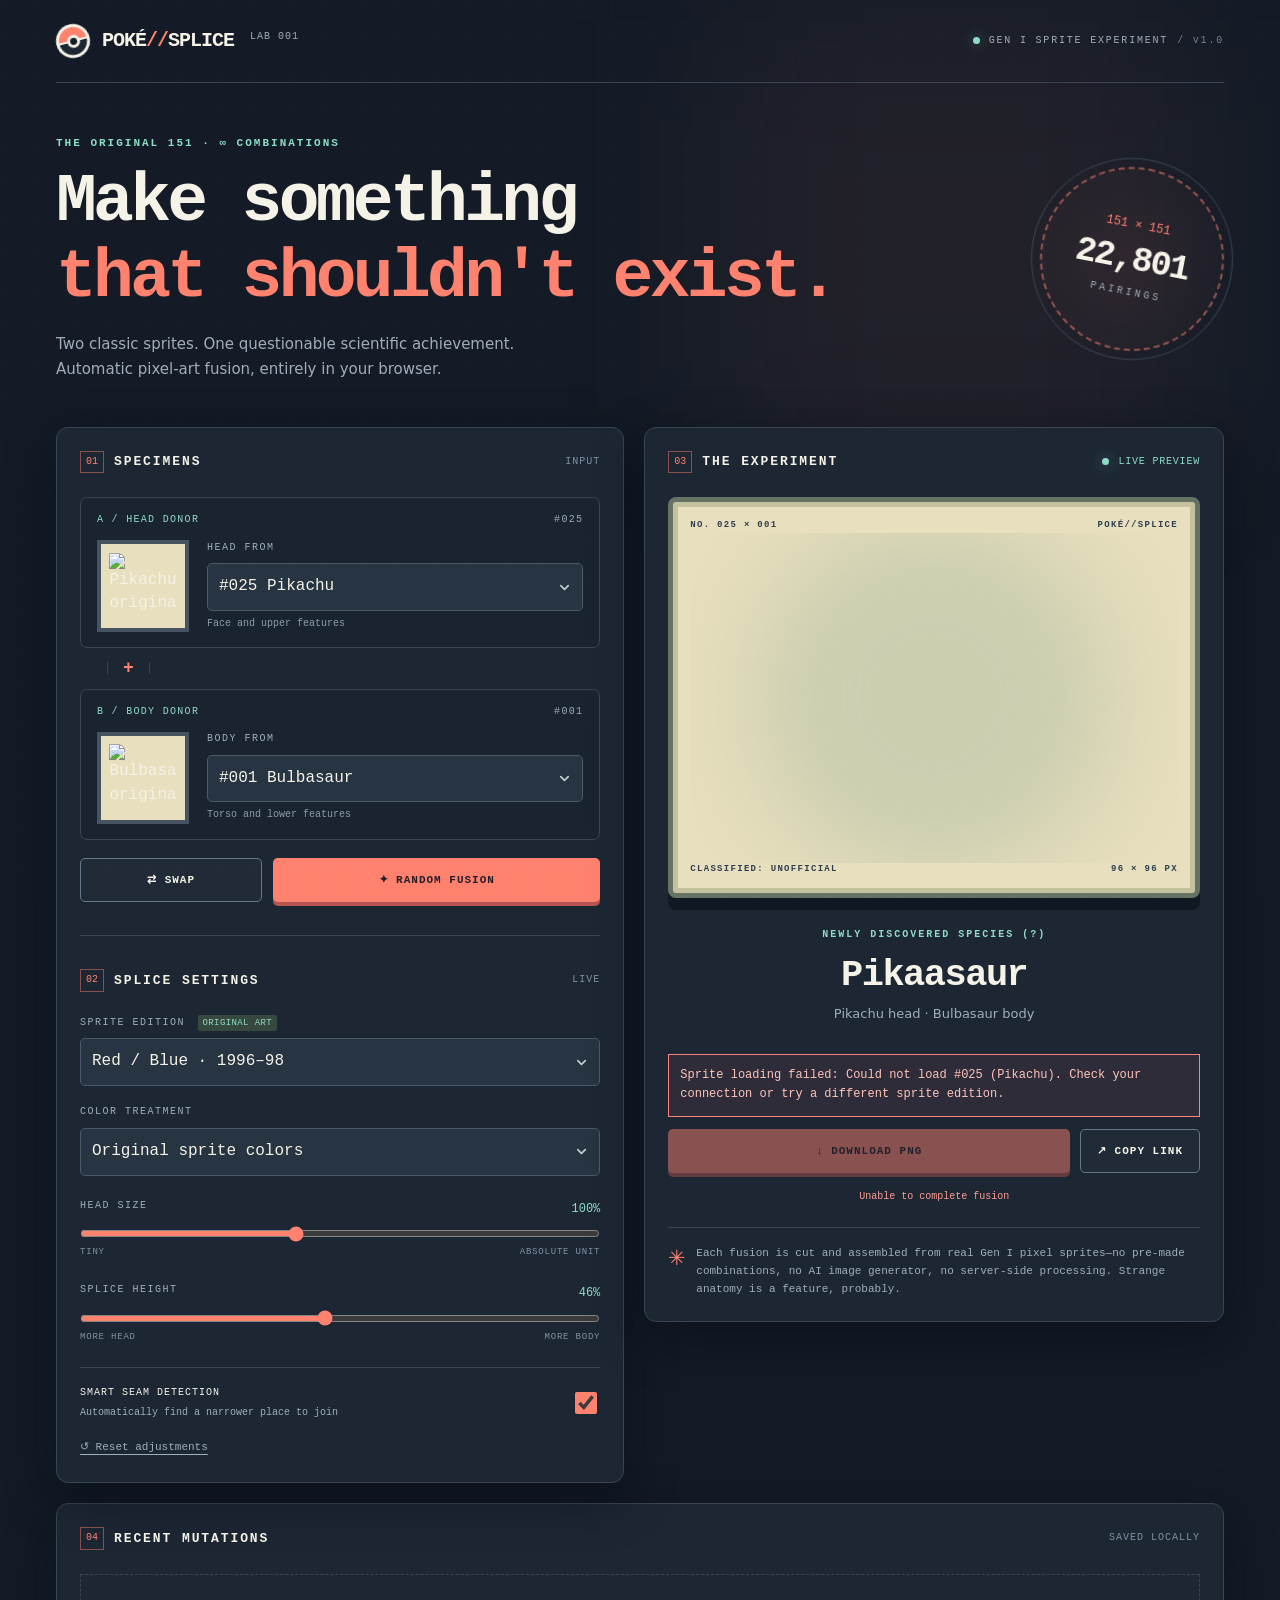
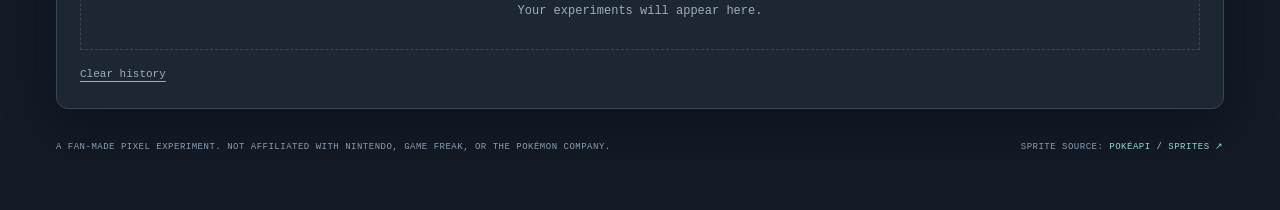
==== PokeSplice-Gen1-Fuser/pokesplice-standalone.html @ 6306198e "Add PokeSplice Gen 1 browser fuser standalone app" ====
<!doctype html>
<html lang="en">
<head>
  <meta charset="UTF-8">
  <meta name="viewport" content="width=device-width, initial-scale=1">
  <meta name="theme-color" content="#161d29">
  <meta name="description" content="Fuse any two of the original 151 Pokémon in your browser using pixel sprites from Generation I.">
  <title>POKÉ//SPLICE — Gen I Fusion Lab</title>
  <style>
:root{color-scheme:dark;--bg:#141b26;--panel:#1d2734;--panel-alt:#202c3a;--ink:#f5f2e7;--muted:#a0adbb;--line:#394555;--accent:#ff826f;--accent-light:#ffac92;--teal:#8ddcc6;--cream:#e7dfbd;--pixel:#273545;--shadow:0 16px 50px #050a1270}
*{box-sizing:border-box}html{scroll-behavior:smooth}body{background:var(--bg);color:var(--ink);margin:0;font-family:ui-monospace,SFMono-Regular,Menlo,Consolas,'Liberation Mono',monospace;line-height:1.48;min-height:100vh}body:before{content:'';position:fixed;inset:0;pointer-events:none;background-image:linear-gradient(#ffffff04 1px,transparent 1px),linear-gradient(90deg,#ffffff04 1px,transparent 1px);background-size:36px 36px;opacity:.5}.page-glow{position:absolute;z-index:-1;top:20px;right:8%;width:450px;height:450px;background:#ff826f10;filter:blur(90px);pointer-events:none}.app-shell{max-width:1240px;margin:auto;padding:0 36px 25px}a{color:var(--teal)}button,select,input{font:inherit}button{cursor:pointer}button:disabled{cursor:not-allowed;opacity:.48}.topbar{display:flex;justify-content:space-between;align-items:center;border-bottom:1px solid var(--line);padding:24px 0;gap:16px}.brand{display:flex;align-items:center;gap:12px}.brand-ball{height:34px;width:34px;border:3px solid var(--ink);border-radius:50%;position:relative;transform:rotate(-15deg);background:linear-gradient(to bottom,var(--accent) 45%,var(--ink) 45%,var(--ink) 55%,var(--panel) 55%)}.brand-ball span{position:absolute;border:3px solid var(--ink);background:var(--bg);width:13px;height:13px;left:8px;top:8px;border-radius:50%}.brand-name{font-size:20px;font-weight:900;letter-spacing:-1px;white-space:nowrap}.brand-name .slash{color:var(--accent)}.brand-name small{font-size:10px;font-weight:normal;letter-spacing:1px;vertical-align:super;color:var(--muted);margin-left:5px}.header-caption,.header-version{font-size:10px;letter-spacing:1.8px;color:var(--muted)}.header-caption{display:flex;align-items:center;gap:9px}.header-version{color:#6f8497}.status-dot,.result-live span{width:7px;height:7px;background:var(--teal);border-radius:50%;display:inline-block;box-shadow:0 0 13px #8ddcc677}.intro{display:flex;justify-content:space-between;align-items:center;padding:52px 0 44px;gap:18px}.eyebrow{margin:0;color:var(--teal);font-size:11px;font-weight:bold;letter-spacing:2px}.intro h1{font-size:clamp(38px,5.4vw,68px);line-height:1.12;letter-spacing:-3.7px;margin:13px 0 15px;font-weight:850}.intro h1 em{color:var(--accent);font-style:normal}.subtitle{color:var(--muted);font-family:system-ui,sans-serif;font-size:15px;max-width:520px;line-height:1.7;margin:0}.intro-stamp{flex-shrink:0;width:184px;height:184px;border-radius:50%;display:flex;flex-direction:column;align-items:center;justify-content:center;border:2px dashed #ff826f88;outline:1px solid #394555;outline-offset:8px;transform:rotate(11deg);background:radial-gradient(circle,#ff826f14,transparent)}.intro-stamp span{color:var(--accent);font-size:12px}.intro-stamp strong{font-size:35px;letter-spacing:-2px}.intro-stamp small{letter-spacing:3px;color:var(--muted);font-size:10px}.workspace{display:grid;grid-template-columns:minmax(0,1fr) minmax(0,1.02fr);gap:20px;align-items:start}.controls-panel,.result-panel,.recent-section{background:var(--panel);border:1px solid var(--line);border-radius:12px;box-shadow:var(--shadow);padding:23px}.panel-head{display:flex;align-items:center;gap:10px;margin-bottom:24px}.panel-head h2{margin:0;font-size:13px;letter-spacing:1.9px;white-space:nowrap}.panel-num{color:var(--accent);border:1px solid #ff826f77;padding:3px 5px;font-size:10px}.panel-extra{font-size:10px;letter-spacing:1px;color:#7f91a4;margin-left:auto}.specimen-cards{display:flex;flex-direction:column;gap:0}.specimen-card{border:1px solid var(--line);background:#1a2430;border-radius:7px;padding:15px 16px}.specimen-top,.screen-top,.screen-bottom{display:flex;justify-content:space-between;align-items:center}.tiny-label,.specimen-id{font-size:10px;letter-spacing:1.3px;color:var(--teal)}.specimen-id{color:#9faabb}.specimen-main{display:flex;gap:18px;align-items:center;margin-top:12px}.sprite-frame{background:var(--cream);width:92px;height:92px;border:4px solid #465361;display:flex;justify-content:center;align-items:center;flex-shrink:0;image-rendering:pixelated}.sprite-frame img{max-width:77px;max-height:77px;width:80%;height:80%;object-fit:contain;image-rendering:pixelated}.specimen-select{min-width:0;flex:1}.specimen-select label,.control-group label,.range-heading label{display:block;font-size:10px;letter-spacing:1.5px;color:var(--muted);margin-bottom:8px}.specimen-select select,.large-select{width:100%;background:#273442;border:1px solid #4b5a6a;border-radius:5px;color:var(--ink);padding:11px 32px 11px 11px;outline:none;appearance:none;background-image:url("data:image/svg+xml,%3Csvg xmlns='http://www.w3.org/2000/svg' width='15' height='15' viewBox='0 0 24 24' fill='none' stroke='%23bdd6d0' stroke-width='2.5' stroke-linecap='round' stroke-linejoin='round'%3E%3Cpath d='m6 9 6 6 6-6'/%3E%3C/svg%3E");background-position:right 10px center;background-repeat:no-repeat}.specimen-select select:focus,.large-select:focus{border-color:var(--teal);box-shadow:0 0 0 3px #8ddcc623}.select-hint{font-size:10px;color:#8c9cad;display:block;margin-top:6px}.fusion-link{display:flex;align-items:center;gap:15px;margin:7px 27px;color:var(--accent);font-size:18px;font-weight:bold}.link-line{height:12px;width:1px;background:var(--line)}.action-row{display:flex;gap:11px;margin-top:18px}.button{border-radius:5px;border:1px solid transparent;padding:13px 16px;font-size:11px;font-weight:800;letter-spacing:1px;white-space:nowrap;transition:background .15s,transform .15s,border .15s}.button:active:not(:disabled){transform:translateY(2px)}.button-primary{background:var(--accent);color:#281e27;box-shadow:0 4px 0 #b65451}.button-primary:hover:not(:disabled){background:#ffab92}.button-outline{border-color:#67778b;color:var(--ink);background:#ffffff05}.button-outline:hover:not(:disabled){background:#354458;border-color:var(--teal)}.action-row .button:first-child{width:35%}.action-row .button:last-child{flex:1}.tuning-head{padding-top:33px;border-top:1px solid var(--line);margin-top:33px}.control-group{margin-bottom:19px}.hint-chip{font-size:9px;background:#37483f;color:var(--teal);padding:3px 5px;margin-left:5px;border-radius:2px;letter-spacing:.4px}.slider-group{margin:23px 0}.range-heading{display:flex;justify-content:space-between;align-items:center}.range-heading output{color:var(--teal);font-size:12px}.slider-group input[type=range]{width:100%;accent-color:var(--accent);cursor:pointer;height:7px;margin:9px 0}.range-notes{display:flex;justify-content:space-between;font-size:9px;color:#8192a4;letter-spacing:.8px}.toggle-group{display:flex;align-items:center;justify-content:space-between;gap:16px;border-top:1px solid var(--line);padding-top:18px;margin-top:8px}.toggle-label{font-size:10px;letter-spacing:1px}.toggle-label small{display:block;font-size:10px;color:var(--muted);letter-spacing:0;margin-top:5px}.toggle-group input{height:22px;width:22px;accent-color:var(--accent);cursor:pointer;flex-shrink:0}.reset-link{border:0;background:none;color:var(--muted);text-decoration:underline;font-size:11px;text-underline-offset:4px;margin-top:19px;padding:0}.reset-link:hover{color:var(--teal)}.result-live{display:flex;gap:9px;align-items:center;font-size:10px;color:var(--teal);letter-spacing:.8px;margin-left:auto}.result-screen{background:var(--cream);padding:17px;color:#304051;box-shadow:inset 0 0 0 5px #c4c19f,0 12px 0 #101923;border:5px solid #657364;border-radius:8px}.screen-top,.screen-bottom{font-size:9px;font-weight:850;letter-spacing:1.3px}.canvas-wrap{height:min(35vw,330px);min-height:252px;max-height:350px;display:flex;align-items:center;justify-content:center;position:relative;overflow:hidden}.canvas-halo{border-radius:50%;position:absolute;width:75%;aspect-ratio:1;background:#b7c2a790;filter:blur(48px);pointer-events:none}#fusion-canvas{width:min(100%,320px);height:auto;image-rendering:pixelated;position:relative;z-index:1;filter:drop-shadow(8px 9px 0 #8b917c40)}.canvas-loader{position:absolute;z-index:3;background:#e7dfbdd9;inset:0;display:flex;flex-direction:column;align-items:center;justify-content:center;gap:12px;color:#304051;font-size:11px;letter-spacing:1px}.canvas-loader[hidden]{display:none}.loading-orb{width:24px;height:24px;border:4px solid #30405166;border-top-color:#ef7562;border-radius:50%;animation:spin .7s linear infinite}@keyframes spin{to{transform:rotate(360deg)}}.result-description{text-align:center;padding:30px 7px 19px}.result-description .eyebrow{font-size:10px}.result-description h2{font-size:clamp(25px,3vw,37px);line-height:1.25;margin:9px 0 6px;letter-spacing:-1.5px;overflow-wrap:anywhere}.result-description p:last-child{margin:0;color:var(--muted);font-family:system-ui,sans-serif;font-size:13px}.result-actions{display:flex;gap:10px}.result-actions button:first-child{flex:1}.status-text{margin:17px 0 0;text-align:center;font-size:10px;color:var(--teal);min-height:15px}.error-message{padding:11px;border:1px solid #fa827a;color:#ffc4ba;background:#ff6d6d12;font-size:12px;line-height:1.6}.result-notes{margin-top:22px;border-top:1px solid var(--line);padding-top:16px;display:flex;gap:10px;align-items:flex-start}.result-notes .star{color:var(--accent);font-size:21px}.result-notes p{font-size:11px;color:var(--muted);line-height:1.65;margin:0}.recent-section{margin-top:20px}.recent-grid{display:grid;grid-template-columns:repeat(6,1fr);gap:12px}.recent-item{min-width:0;text-align:center;border:1px solid var(--line);background:#19232f;border-radius:7px;padding:8px;color:var(--ink);transition:border .15s,transform .15s}.recent-item:hover{border-color:var(--teal);transform:translateY(-3px)}.recent-thumb{width:100%;aspect-ratio:1;background:var(--cream);display:flex;align-items:center;justify-content:center;border-radius:3px;margin-bottom:7px;overflow:hidden}.recent-thumb img{display:block;image-rendering:pixelated;width:100%;height:100%;object-fit:contain}.recent-item span{font-size:10px;display:block;overflow:hidden;white-space:nowrap;text-overflow:ellipsis}.recent-empty{grid-column:1/-1;color:var(--muted);font-size:12px;padding:28px;text-align:center;border:1px dashed var(--line)}.history-clear{margin-top:16px}.footer{display:flex;justify-content:space-between;gap:16px;padding:30px 0;color:#8b9cae;font-size:9px;letter-spacing:.5px;line-height:1.8}.footer a{color:var(--teal);text-decoration:none}@media (max-width:1040px){.app-shell{padding:0 20px 24px}.workspace{gap:14px}.controls-panel,.result-panel,.recent-section{padding:18px}.result-actions{flex-direction:column}.result-actions button{width:100%}.recent-grid{grid-template-columns:repeat(4,1fr)}}@media (max-width:780px){.topbar{padding:20px 0}.header-caption{display:none}.intro{padding:36px 0;align-items:flex-start}.intro h1{letter-spacing:-2px}.intro-stamp{width:123px;height:123px;margin-right:12px}.intro-stamp strong{font-size:24px}.workspace{grid-template-columns:1fr}.result-screen{max-width:570px;margin:auto}.canvas-wrap{height:330px}.recent-grid{grid-template-columns:repeat(4,1fr)}}@media (max-width:480px){.app-shell{padding:0 12px 18px}.brand-name{font-size:18px}.intro h1{font-size:38px}.intro-stamp{display:none}.intro{padding:33px 0}.controls-panel,.result-panel,.recent-section{padding:14px}.panel-head h2{font-size:11px;letter-spacing:.9px}.panel-extra{font-size:9px}.specimen-main{gap:10px}.sprite-frame{width:75px;height:75px}.specimen-select select{font-size:11px}.action-row .button{font-size:10px;padding:13px 10px}.canvas-wrap{height:270px;min-height:230px}.recent-grid{grid-template-columns:repeat(3,1fr);gap:8px}.footer{flex-direction:column}.result-live{font-size:8px}}@media (prefers-reduced-motion:reduce){*{scroll-behavior:auto!important;animation:none!important;transition:none!important}}

</style>
</head>
<body>
  <div class="page-glow" aria-hidden="true"></div>
  <div class="app-shell">
    <header class="topbar">
      <div class="brand" aria-label="Poké Splice">
        <div class="brand-ball" aria-hidden="true"><span></span></div>
        <div class="brand-name">POKÉ<span class="slash">//</span>SPLICE <small>LAB 001</small></div>
      </div>
      <div class="header-caption"><span class="status-dot"></span> GEN I SPRITE EXPERIMENT <span class="header-version">/ v1.0</span></div>
    </header>

    <main>
      <div class="intro">
        <div>
          <p class="eyebrow">THE ORIGINAL 151 · ∞ COMBINATIONS</p>
          <h1>Make something<br><em>that shouldn't exist.</em></h1>
          <p class="subtitle">Two classic sprites. One questionable scientific achievement. Automatic pixel-art fusion, entirely in your browser.</p>
        </div>
        <div class="intro-stamp" aria-hidden="true"><span>151 × 151</span><strong>22,801</strong><small>PAIRINGS</small></div>
      </div>

      <div class="workspace">
        <section class="controls-panel" aria-label="Fusion controls">
          <div class="panel-head"><span class="panel-num">01</span><h2>SPECIMENS</h2><span class="panel-extra">INPUT</span></div>
          <div class="specimen-cards">
            <div class="specimen-card">
              <div class="specimen-top"><span class="tiny-label">A / HEAD DONOR</span><span class="specimen-id" id="head-id">#025</span></div>
              <div class="specimen-main"><div class="sprite-frame"><img id="head-preview" alt="Head donor sprite"></div><div class="specimen-select"><label for="head-select">HEAD FROM</label><select id="head-select"></select><span class="select-hint">Face and upper features</span></div></div>
            </div>
            <div class="fusion-link" aria-hidden="true"><div class="link-line"></div><span>+</span><div class="link-line"></div></div>
            <div class="specimen-card">
              <div class="specimen-top"><span class="tiny-label">B / BODY DONOR</span><span class="specimen-id" id="body-id">#001</span></div>
              <div class="specimen-main"><div class="sprite-frame"><img id="body-preview" alt="Body donor sprite"></div><div class="specimen-select"><label for="body-select">BODY FROM</label><select id="body-select"></select><span class="select-hint">Torso and lower features</span></div></div>
            </div>
          </div>
          <div class="action-row">
            <button class="button button-outline" id="swap-btn" type="button"><span aria-hidden="true">⇄</span> SWAP</button>
            <button class="button button-primary" id="random-btn" type="button"><span aria-hidden="true">✦</span> RANDOM FUSION</button>
          </div>

          <div class="panel-head tuning-head"><span class="panel-num">02</span><h2>SPLICE SETTINGS</h2><span class="panel-extra">LIVE</span></div>
          <div class="control-group">
            <label for="edition">SPRITE EDITION <span class="hint-chip">ORIGINAL ART</span></label>
            <select id="edition" class="large-select">
              <option value="red-blue">Red / Blue · 1996–98</option>
              <option value="yellow">Yellow · 1998</option>
              <option value="red-green-japan">Red / Green · Japan 1996</option>
            </select>
          </div>
          <div class="control-group">
            <label for="palette">COLOR TREATMENT</label>
            <select id="palette" class="large-select">
              <option value="original">Original sprite colors</option>
              <option value="gameboy">Classic Game Boy green</option>
              <option value="blue">Pocket blue</option>
              <option value="red">Pocket red</option>
              <option value="sepia">Old-school gold</option>
            </select>
          </div>
          <div class="slider-group">
            <div class="range-heading"><label for="head-size">HEAD SIZE</label><output id="head-size-value" for="head-size">100%</output></div>
            <input type="range" id="head-size" min="65" max="150" step="5" value="100">
            <div class="range-notes"><span>TINY</span><span>ABSOLUTE UNIT</span></div>
          </div>
          <div class="slider-group">
            <div class="range-heading"><label for="splice">SPLICE HEIGHT</label><output id="splice-value" for="splice">46%</output></div>
            <input type="range" id="splice" min="30" max="64" step="2" value="46">
            <div class="range-notes"><span>MORE HEAD</span><span>MORE BODY</span></div>
          </div>
          <div class="toggle-group"><label class="toggle-label" for="auto-seam">SMART SEAM DETECTION <small>Automatically find a narrower place to join</small></label><input type="checkbox" id="auto-seam" checked></div>
          <button class="reset-link" id="reset-btn" type="button">↺ Reset adjustments</button>
        </section>

        <section class="result-panel" aria-label="Fusion result">
          <div class="panel-head"><span class="panel-num">03</span><h2>THE EXPERIMENT</h2><span class="result-live"><span></span> LIVE PREVIEW</span></div>
          <div class="result-screen">
            <div class="screen-top"><span id="result-number">NO. 025 × 001</span><span>POKÉ//SPLICE</span></div>
            <div class="canvas-wrap"><div class="canvas-halo" aria-hidden="true"></div><canvas id="fusion-canvas" width="96" height="96" role="img" aria-label="Generated fused Pokémon"></canvas><div id="loader" class="canvas-loader" hidden><span class="loading-orb"></span><span>LOADING SPRITES...</span></div></div>
            <div class="screen-bottom"><span>CLASSIFIED: UNOFFICIAL</span><span>96 × 96 PX</span></div>
          </div>
          <div class="result-description">
            <p class="eyebrow">NEWLY DISCOVERED SPECIES (?)</p>
            <h2 id="fusion-name">Pikasaur</h2>
            <p id="fusion-details">Pikachu head · Bulbasaur body</p>
          </div>
          <p class="error-message" id="error-msg" role="alert" hidden></p>
          <div class="result-actions">
            <button class="button button-primary" id="download-btn" type="button" disabled>↓ DOWNLOAD PNG</button>
            <button class="button button-outline" id="share-btn" type="button">↗ COPY LINK</button>
          </div>
          <p id="status-text" class="status-text" role="status" aria-live="polite">Loading your first fusion…</p>
          <div class="result-notes"><span class="star">✳</span><p>Each fusion is cut and assembled from real Gen I pixel sprites—no pre-made combinations, no AI image generator, no server-side processing. Strange anatomy is a feature, probably.</p></div>
        </section>
      </div>

      <section class="recent-section" aria-label="Recent fusions">
        <div class="panel-head"><span class="panel-num">04</span><h2>RECENT MUTATIONS</h2><span class="panel-extra">SAVED LOCALLY</span></div>
        <div id="recent-grid" class="recent-grid"><div class="recent-empty">Your experiments will appear here.</div></div>
        <button type="button" class="reset-link history-clear" id="clear-history">Clear history</button>
      </section>
    </main>
    <footer class="footer"><span>A FAN-MADE PIXEL EXPERIMENT. NOT AFFILIATED WITH NINTENDO, GAME FREAK, OR THE POKÉMON COMPANY.</span><span>SPRITE SOURCE: <a href="https://github.com/PokeAPI/sprites" target="_blank" rel="noopener noreferrer">POKÉAPI / SPRITES ↗</a></span></footer>
  </div>
<script>
/* Pixel fusion engine — no backend, ML inference, canvas libraries, or pre-made fusion images. */
(function (global) {
  'use strict';
  const SIZE = 96;
  const PALETTES = {
    gameboy: ['#0f380f', '#306230', '#8bac0f', '#9bbc0f'],
    blue: ['#172b51', '#36629b', '#80b8d0', '#d9edf0'],
    red: ['#4b2034', '#9b4c59', '#e89c85', '#f9dac3'],
    sepia: ['#362a24', '#77604d', '#bba478', '#f5e9c3']
  };
  function makeCanvas(width, height) {
    const canvas = document.createElement('canvas');
    canvas.width = width;
    canvas.height = height;
    return canvas;
  }
  const clamp = (v, min, max) => Math.max(min, Math.min(max, v));
  function looksLikeWhiteBg(data, at) {
    const a = data[at + 3];
    if (a < 20) return true;
    const r = data[at], g = data[at + 1], b = data[at + 2];
    return r > 237 && g > 237 && b > 237 && Math.max(r, g, b) - Math.min(r, g, b) < 16;
  }
  function extract(image) {
    const width = image.naturalWidth || image.width;
    const height = image.naturalHeight || image.height;
    if (!width || !height || width > 512 || height > 512) throw new Error('Unable to read sprite pixels.');
    const source = makeCanvas(width, height);
    const context = source.getContext('2d', { willReadFrequently: true });
    context.imageSmoothingEnabled = false;
    context.drawImage(image, 0, 0);
    const pixels = context.getImageData(0, 0, width, height);
    const data = pixels.data;
    const count = width * height;
    let transparent = false;
    for (let i = 0; i < count; i++) if (data[i * 4 + 3] < 20) { transparent = true; break; }
    // Some image archives use opaque white backgrounds; flood-fill just the exterior
    // so white eyes, claws, and internal details are preserved.
    if (!transparent) {
      const seen = new Uint8Array(count);
      const queue = new Int32Array(count);
      let start = 0, end = 0;
      function enqueue(x, y) {
        if (x < 0 || y < 0 || x >= width || y >= height) return;
        const i = y * width + x;
        if (seen[i] || !looksLikeWhiteBg(data, i * 4)) return;
        seen[i] = 1;
        queue[end++] = i;
      }
      for (let x = 0; x < width; x++) { enqueue(x, 0); enqueue(x, height - 1); }
      for (let y = 0; y < height; y++) { enqueue(0, y); enqueue(width - 1, y); }
      while (start < end) {
        const i = queue[start++], x = i % width, y = Math.floor(i / width);
        enqueue(x - 1, y); enqueue(x + 1, y); enqueue(x, y - 1); enqueue(x, y + 1);
      }
      for (let i = 0; i < count; i++) if (seen[i]) data[i * 4 + 3] = 0;
    }
    let minX = width, minY = height, maxX = -1, maxY = -1;
    for (let y = 0; y < height; y++) for (let x = 0; x < width; x++) {
      if (data[(y * width + x) * 4 + 3] < 20) continue;
      minX = Math.min(minX, x); minY = Math.min(minY, y);
      maxX = Math.max(maxX, x); maxY = Math.max(maxY, y);
    }
    if (maxX < 0) throw new Error('A sprite was blank, so it cannot be fused.');
    context.putImageData(pixels, 0, 0);
    const sw = maxX - minX + 1, sh = maxY - minY + 1;
    const cropped = makeCanvas(sw, sh);
    cropped.getContext('2d').drawImage(source, minX, minY, sw, sh, 0, 0, sw, sh);
    const cutData = cropped.getContext('2d', {willReadFrequently:true}).getImageData(0, 0, sw, sh).data;
    const rowCounts = new Array(sh).fill(0);
    const rowCenters = new Array(sh).fill(sw / 2);
    for (let y = 0; y < sh; y++) {
      let sum = 0, qty = 0;
      for (let x = 0; x < sw; x++) {
        if (cutData[(y * sw + x) * 4 + 3] < 20) continue;
        qty++; sum += x + .5;
      }
      rowCounts[y] = qty;
      if (qty) rowCenters[y] = sum / qty;
    }
    return { canvas: cropped, width: sw, height: sh, rowCounts, rowCenters };
  }
  function seamAt(sprite, fraction, smart) {
    const h = sprite.height;
    const goal = clamp(Math.round(h * fraction), 2, h - 2);
    if (!smart || h < 16) return goal;
    const radius = Math.max(2, Math.round(h * .085));
    const from = clamp(goal - radius, 2, h - 2);
    const to = clamp(goal + radius, 2, h - 2);
    let best = goal, bestScore = Infinity;
    for (let y = from; y <= to; y++) {
      // Prefer a natural narrowing of the silhouette near the requested split.
      // Avoid seeking excessively far from the manual preference.
      const local = (sprite.rowCounts[y - 1] + sprite.rowCounts[y] + sprite.rowCounts[y + 1]) / 3;
      const score = local + Math.abs(y - goal) * 1.25;
      if (score < bestScore) { best = y; bestScore = score; }
    }
    return best;
  }
  function jointCenter(sprite, from, to) {
    let weightedSum = 0, weight = 0;
    for (let y = Math.max(0, from); y <= Math.min(sprite.height - 1, to); y++) {
      const w = sprite.rowCounts[y];
      weightedSum += sprite.rowCenters[y] * w;
      weight += w;
    }
    return weight ? weightedSum / weight : sprite.width / 2;
  }
  function recolor(canvas, paletteName) {
    const stops = PALETTES[paletteName];
    if (!stops) return;
    const context = canvas.getContext('2d', { willReadFrequently: true });
    const image = context.getImageData(0, 0, canvas.width, canvas.height);
    const data = image.data;
    const colors = stops.map(hex => [parseInt(hex.slice(1, 3), 16), parseInt(hex.slice(3, 5), 16), parseInt(hex.slice(5, 7), 16)]);
    // Classic four-ink palette, quantized from source luminance.
    for (let i = 0; i < data.length; i += 4) {
      if (data[i + 3] < 20) continue;
      const lum = .2126 * data[i] + .7152 * data[i + 1] + .0722 * data[i + 2];
      const bucket = lum < 71 ? 0 : lum < 143 ? 1 : lum < 213 ? 2 : 3;
      data[i] = colors[bucket][0];
      data[i + 1] = colors[bucket][1];
      data[i + 2] = colors[bucket][2];
    }
    context.putImageData(image, 0, 0);
  }
  function fuse(headImage, bodyImage, output, options = {}) {
    if (!output || typeof output.getContext !== 'function') throw new Error('Missing result canvas.');
    const head = extract(headImage), body = extract(bodyImage);
    const fraction = clamp(Number(options.splice ?? 46) / 100, .3, .64);
    const requestedHeadSize = clamp(Number(options.headSize ?? 100) / 100, .65, 1.5);
    const smart = options.smart !== false;
    const headCut = seamAt(head, fraction + .04, smart);
    const bodyCut = seamAt(body, fraction - .07, smart);
    const context = output.getContext('2d', { willReadFrequently: true });
    output.width = SIZE; output.height = SIZE;
    context.clearRect(0, 0, SIZE, SIZE);
    context.imageSmoothingEnabled = false;

    const bodyScale = Math.min(1.48, 67 / body.width, 69 / body.height);
    const bodyX = Math.round((SIZE - body.width * bodyScale) / 2);
    const bodyY = Math.round(84 - body.height * bodyScale);
    const bodyJointY = Math.round(bodyY + bodyCut * bodyScale);
    const bodyJointX = bodyX + jointCenter(body, bodyCut, bodyCut + 4) * bodyScale;
    const bodyLowerHeight = body.height - bodyCut;
    if (bodyLowerHeight > 0) context.drawImage(body.canvas,
      0, bodyCut, body.width, bodyLowerHeight,
      bodyX, bodyJointY, Math.round(body.width * bodyScale), Math.round(bodyLowerHeight * bodyScale));

    // Scale the upper region relative to the body, then align the head's lower
    // silhouette centroid to the body's upper silhouette centroid.
    const fitWidth = Math.min(1.55, 47 / head.width, (body.width * bodyScale * 1.02) / head.width);
    const fitHeight = Math.min(1.6, 43 / Math.max(headCut, 1));
    const headScale = Math.min(fitWidth, fitHeight) * requestedHeadSize;
    const headW = Math.max(1, Math.round(head.width * headScale));
    const headH = Math.max(1, Math.round(headCut * headScale));
    const headJoint = jointCenter(head, headCut - 5, headCut - 1);
    let headX = Math.round(bodyJointX - headJoint * headScale);
    let headY = Math.round(bodyJointY - headH + Math.max(2, Math.round(3 * bodyScale)));
    headX = clamp(headX, 2, Math.max(2, SIZE - 2 - headW));
    headY = clamp(headY, 2, Math.max(2, SIZE - 5 - headH));

    // Very short pixel connector behind head for disconnected anatomy.
    // Most sprites already overlap, but this helps narrow/thin necks.
    const jointGap = bodyJointY - (headY + headH);
    if (jointGap > 0 && jointGap < 9) {
      const center = Math.round((bodyJointX + headX + headJoint * headScale) / 2);
      context.fillStyle = '#353d42';
      context.fillRect(center - 3, headY + headH - 1, 6, jointGap + 3);
      context.fillStyle = '#9fa397';
      context.fillRect(center - 2, headY + headH, 4, jointGap + 2);
    }
    context.drawImage(head.canvas, 0, 0, head.width, headCut, headX, headY, headW, headH);
    recolor(output, options.palette || 'original');
    return { headCut, bodyCut, pixels: SIZE, headScale, bodyScale };
  }
  global.FusionEngine = Object.freeze({ fuse, extract, seamAt, PALETTES, SIZE });
})(window);

</script>
<script>
(() => {
  'use strict';
  const NAMES = `Bulbasaur|Ivysaur|Venusaur|Charmander|Charmeleon|Charizard|Squirtle|Wartortle|Blastoise|Caterpie|Metapod|Butterfree|Weedle|Kakuna|Beedrill|Pidgey|Pidgeotto|Pidgeot|Rattata|Raticate|Spearow|Fearow|Ekans|Arbok|Pikachu|Raichu|Sandshrew|Sandslash|Nidoran♀|Nidorina|Nidoqueen|Nidoran♂|Nidorino|Nidoking|Clefairy|Clefable|Vulpix|Ninetales|Jigglypuff|Wigglytuff|Zubat|Golbat|Oddish|Gloom|Vileplume|Paras|Parasect|Venonat|Venomoth|Diglett|Dugtrio|Meowth|Persian|Psyduck|Golduck|Mankey|Primeape|Growlithe|Arcanine|Poliwag|Poliwhirl|Poliwrath|Abra|Kadabra|Alakazam|Machop|Machoke|Machamp|Bellsprout|Weepinbell|Victreebel|Tentacool|Tentacruel|Geodude|Graveler|Golem|Ponyta|Rapidash|Slowpoke|Slowbro|Magnemite|Magneton|Farfetch'd|Doduo|Dodrio|Seel|Dewgong|Grimer|Muk|Shellder|Cloyster|Gastly|Haunter|Gengar|Onix|Drowzee|Hypno|Krabby|Kingler|Voltorb|Electrode|Exeggcute|Exeggutor|Cubone|Marowak|Hitmonlee|Hitmonchan|Lickitung|Koffing|Weezing|Rhyhorn|Rhydon|Chansey|Tangela|Kangaskhan|Horsea|Seadra|Goldeen|Seaking|Staryu|Starmie|Mr. Mime|Scyther|Jynx|Electabuzz|Magmar|Pinsir|Tauros|Magikarp|Gyarados|Lapras|Ditto|Eevee|Vaporeon|Jolteon|Flareon|Porygon|Omanyte|Omastar|Kabuto|Kabutops|Aerodactyl|Snorlax|Articuno|Zapdos|Moltres|Dratini|Dragonair|Dragonite|Mewtwo|Mew`.split('|');
  if (NAMES.length !== 151) throw new Error('Pokédex names list does not contain 151 species.');
  const $ = id => document.getElementById(id);
  const refs = {
    head: $('head-select'), body: $('body-select'), edition: $('edition'), palette: $('palette'),
    size: $('head-size'), splice: $('splice'), smart: $('auto-seam'), canvas: $('fusion-canvas'),
    headPreview: $('head-preview'), bodyPreview: $('body-preview'), loader: $('loader'),
    error: $('error-msg'), status: $('status-text'), name: $('fusion-name'), details: $('fusion-details'),
    recent: $('recent-grid'), download: $('download-btn')
  };
  const STORAGE_KEY = 'pokesplice.gen1.history.v1';
  const cache = new Map();
  let currentRender = 0;
  let timer = 0;
  let history = [];
  let isReady = false;
  const numeric = (v, fallback, lo, hi) => Number.isFinite(Number(v)) ? Math.max(lo, Math.min(hi, Number(v))) : fallback;
  const pad = n => String(n).padStart(3, '0');
  function urlFor(id, edition, fallback = false) {
    const folder = `sprites/pokemon/versions/generation-i/${edition}/${id}.png`;
    return fallback ? `https://raw.githubusercontent.com/PokeAPI/sprites/master/${folder}`
      : `https://cdn.jsdelivr.net/gh/PokeAPI/sprites@master/${folder}`;
  }
  function loadSprite(id, edition) {
    const key = `${edition}:${id}`;
    if (cache.has(key)) return cache.get(key);
    const promise = new Promise((resolve, reject) => {
      const image = new Image();
      image.crossOrigin = 'anonymous';
      let source = 0;
      image.onload = () => resolve(image);
      image.onerror = () => {
        if (!source++) image.src = urlFor(id, edition, true);
        else reject(new Error(`Could not load #${pad(id)} (${NAMES[id - 1]}). Check your connection or try a different sprite edition.`));
      };
      image.src = urlFor(id, edition);
    });
    cache.set(key, promise);
    promise.catch(() => { if (cache.get(key) === promise) cache.delete(key); });
    return promise;
  }
  function values() {
    return {
      head: Number(refs.head.value), body: Number(refs.body.value),
      edition: refs.edition.value, palette: refs.palette.value,
      headSize: Number(refs.size.value), splice: Number(refs.splice.value), smart: refs.smart.checked
    };
  }
  function nameFor(a, b) {
    const head = NAMES[a - 1].replace(/[^a-zA-Z]/g, '');
    const body = NAMES[b - 1].replace(/[^a-zA-Z]/g, '');
    if (a === b) return head;
    const splitHead = Math.max(2, Math.min(head.length - 1, Math.ceil(head.length * .53)));
    const splitBody = Math.max(1, Math.min(body.length - 1, Math.floor(body.length * .49)));
    const prefix = head.slice(0, splitHead);
    const suffix = body.slice(splitBody).toLowerCase();
    return (prefix + suffix).replace(/([a-z])\1{2,}/gi, '$1$1');
  }
  function updateChrome(v) {
    $('head-id').textContent = `#${pad(v.head)}`;
    $('body-id').textContent = `#${pad(v.body)}`;
    $('result-number').textContent = `NO. ${pad(v.head)} × ${pad(v.body)}`;
    refs.name.textContent = nameFor(v.head, v.body);
    refs.details.textContent = `${NAMES[v.head - 1]} head · ${NAMES[v.body - 1]} body`;
    $('head-size-value').textContent = `${v.headSize}%`;
    $('splice-value').textContent = `${v.splice}%`;
    for (const [preview, id] of [[refs.headPreview, v.head], [refs.bodyPreview, v.body]]) {
      preview.dataset.fallback = '0';
      preview.onerror = () => {
        if (preview.dataset.fallback !== '1') {
          preview.dataset.fallback = '1';
          preview.src = urlFor(id, v.edition, true);
        }
      };
      preview.src = urlFor(id, v.edition);
    }
    refs.headPreview.alt = `${NAMES[v.head - 1]} original Generation I sprite`;
    refs.bodyPreview.alt = `${NAMES[v.body - 1]} original Generation I sprite`;
  }
  function setStatus(message, error = false) {
    refs.status.textContent = message;
    refs.status.style.color = error ? '#ff9d91' : '';
  }
  function saveHistory(v) {
    const key = JSON.stringify(v);
    const png = refs.canvas.toDataURL('image/png');
    history = [{ ...v, key, png }, ...history.filter(item => item.key !== key)].slice(0, 12);
    try { localStorage.setItem(STORAGE_KEY, JSON.stringify(history)); }
    catch (_) { /* Private browsing / storage quota; current session still works. */ }
    renderHistory();
  }
  function renderHistory() {
    refs.recent.replaceChildren();
    if (!history.length) {
      const div = document.createElement('div');
      div.className = 'recent-empty';
      div.textContent = 'Your experiments will appear here.';
      refs.recent.appendChild(div);
      return;
    }
    for (const item of history) {
      if (!(item.head >= 1 && item.head <= 151 && item.body >= 1 && item.body <= 151) || typeof item.png !== 'string') continue;
      const button = document.createElement('button');
      button.type = 'button';
      button.className = 'recent-item';
      button.title = `Restore ${NAMES[item.head - 1]} + ${NAMES[item.body - 1]}`;
      const frame = document.createElement('div');
      frame.className = 'recent-thumb';
      const image = document.createElement('img');
      image.src = item.png;
      image.alt = '';
      frame.appendChild(image);
      const title = document.createElement('span');
      title.textContent = nameFor(item.head, item.body);
      button.append(frame, title);
      button.addEventListener('click', () => { applyValues(item); scheduleRender(); window.scrollTo({top:0,behavior:'smooth'}); });
      refs.recent.appendChild(button);
    }
  }
  function applyValues(v) {
    refs.head.value = String(numeric(v.head, 25, 1, 151));
    refs.body.value = String(numeric(v.body, 1, 1, 151));
    if (['red-blue', 'yellow', 'red-green-japan'].includes(v.edition)) refs.edition.value = v.edition;
    if (['original', 'gameboy', 'blue', 'red', 'sepia'].includes(v.palette)) refs.palette.value = v.palette;
    refs.size.value = String(numeric(v.headSize, 100, 65, 150));
    refs.splice.value = String(numeric(v.splice, 46, 30, 64));
    refs.smart.checked = v.smart !== false && v.smart !== 'false' && v.smart !== '0';
  }
  function scheduleRender() {
    clearTimeout(timer);
    const v = values();
    updateChrome(v);
    const token = ++currentRender;
    refs.download.disabled = true;
    refs.loader.hidden = false;
    refs.error.hidden = true;
    setStatus('Splicing specimens…');
    timer = setTimeout(() => draw(v, token), 55);
  }
  async function draw(v, token) {
    try {
      const [head, body] = await Promise.all([loadSprite(v.head, v.edition), loadSprite(v.body, v.edition)]);
      if (token !== currentRender) return;
      window.FusionEngine.fuse(head, body, refs.canvas, v);
      if (token !== currentRender) return;
      isReady = true;
      refs.download.disabled = false;
      refs.loader.hidden = true;
      setStatus('✓ Fusion complete · generated locally in your browser');
      refs.error.hidden = true;
      updateUrl(v);
      saveHistory(v);
    } catch (error) {
      if (token !== currentRender) return;
      isReady = false;
      refs.loader.hidden = true;
      refs.download.disabled = true;
      refs.error.hidden = false;
      refs.error.textContent = `Sprite loading failed: ${error.message}`;
      setStatus('Unable to complete fusion', true);
    }
  }
  function updateUrl(v) {
    if (window.location.protocol === 'file:') return;
    const params = new URLSearchParams();
    params.set('head', String(v.head)); params.set('body', String(v.body));
    if (v.edition !== 'red-blue') params.set('edition', v.edition);
    if (v.palette !== 'original') params.set('palette', v.palette);
    if (v.headSize !== 100) params.set('size', String(v.headSize));
    if (v.splice !== 46) params.set('splice', String(v.splice));
    if (!v.smart) params.set('smart', '0');
    const url = `${location.pathname}?${params.toString()}${location.hash}`;
    try { historyApiReplace(url); } catch (_) { /* Embedded browsers can restrict URL changes. */ }
  }
  function historyApiReplace(url) { window.history.replaceState(null, '', url); }
  function exportPNG() {
    if (!isReady || refs.download.disabled) return;
    const big = document.createElement('canvas');
    big.width = 768; big.height = 768;
    const ctx = big.getContext('2d');
    ctx.imageSmoothingEnabled = false;
    ctx.drawImage(refs.canvas, 0, 0, 768, 768);
    const link = document.createElement('a');
    const v = values();
    link.href = big.toDataURL('image/png');
    link.download = `pokesplice-${pad(v.head)}-${pad(v.body)}.png`;
    document.body.appendChild(link);
    link.click();
    link.remove();
    setStatus('✓ Exported transparent 768 × 768 PNG');
  }
  function randomizedPair() {
    const a = Math.floor(Math.random() * 151) + 1;
    let b = Math.floor(Math.random() * 151) + 1;
    if (b === a) b = (b % 151) + 1;
    refs.head.value = String(a);
    refs.body.value = String(b);
    scheduleRender();
  }
  function populateNames() {
    for (let i = 0; i < NAMES.length; i++) {
      for (const select of [refs.head, refs.body]) {
        const option = new Option(`#${pad(i + 1)} ${NAMES[i]}`, String(i + 1));
        select.appendChild(option);
      }
    }
  }
  function restoreFromUrl() {
    const query = new URLSearchParams(location.search);
    applyValues({
      head:query.get('head') ?? 25,body:query.get('body') ?? 1,
      edition:query.get('edition') ?? 'red-blue',palette:query.get('palette') ?? 'original',
      headSize:query.get('size') ?? 100,splice:query.get('splice') ?? 46,
      smart:query.get('smart') !== '0'
    });
  }
  async function copyShareLink() {
    if (location.protocol === 'file:') {
      setStatus('Host the folder online to get shareable fusion links.', true);
      return;
    }
    try {
      await navigator.clipboard.writeText(location.href);
      setStatus('✓ Fusion link copied to clipboard');
    } catch (_) {
      const temp = document.createElement('textarea');
      temp.value = location.href; document.body.appendChild(temp); temp.select();
      const ok = document.execCommand('copy'); temp.remove();
      setStatus(ok ? '✓ Fusion link copied' : 'Copy the URL from your address bar', !ok);
    }
  }
  function initialize() {
    populateNames();
    try {
      const stored = JSON.parse(localStorage.getItem(STORAGE_KEY) || '[]');
      if (Array.isArray(stored)) history = stored.slice(0, 12);
    } catch (_) { history = []; }
    renderHistory();
    restoreFromUrl();
    for (const element of [refs.head, refs.body, refs.edition, refs.palette, refs.size, refs.splice, refs.smart]) {
      element.addEventListener('input', scheduleRender);
      if (element.tagName === 'SELECT') element.addEventListener('change', scheduleRender);
    }
    $('swap-btn').addEventListener('click', () => {
      const a = refs.head.value; refs.head.value = refs.body.value; refs.body.value = a;
      scheduleRender();
    });
    $('random-btn').addEventListener('click', randomizedPair);
    $('reset-btn').addEventListener('click', () => {
      refs.size.value = '100'; refs.splice.value = '46'; refs.smart.checked = true;
      scheduleRender();
    });
    $('clear-history').addEventListener('click', () => {
      history = [];
      try { localStorage.removeItem(STORAGE_KEY); } catch (_) {}
      renderHistory();
      setStatus('Recent fusion history cleared');
    });
    $('share-btn').addEventListener('click', copyShareLink);
    refs.download.addEventListener('click', exportPNG);
    window.addEventListener('popstate', () => {restoreFromUrl();scheduleRender();});
    scheduleRender();
  }
  initialize();
})();

</script>
</body>
</html>
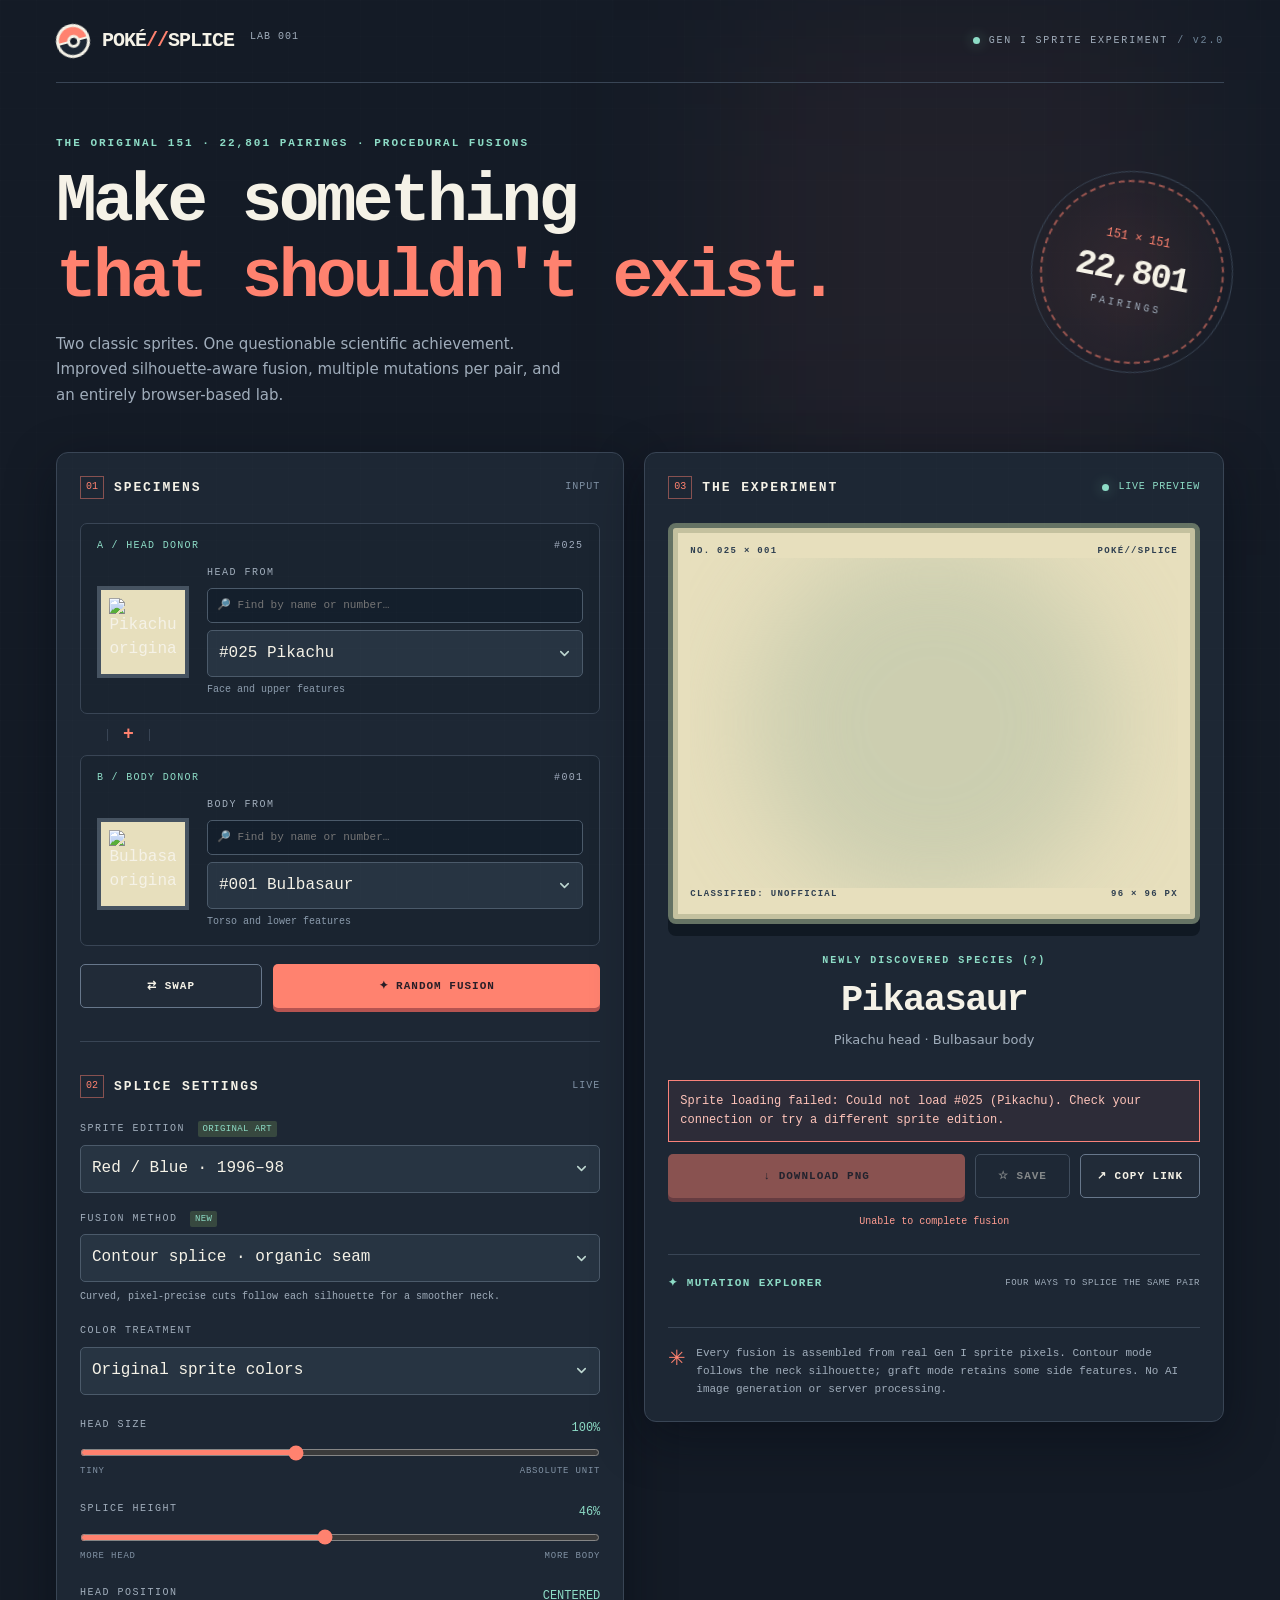
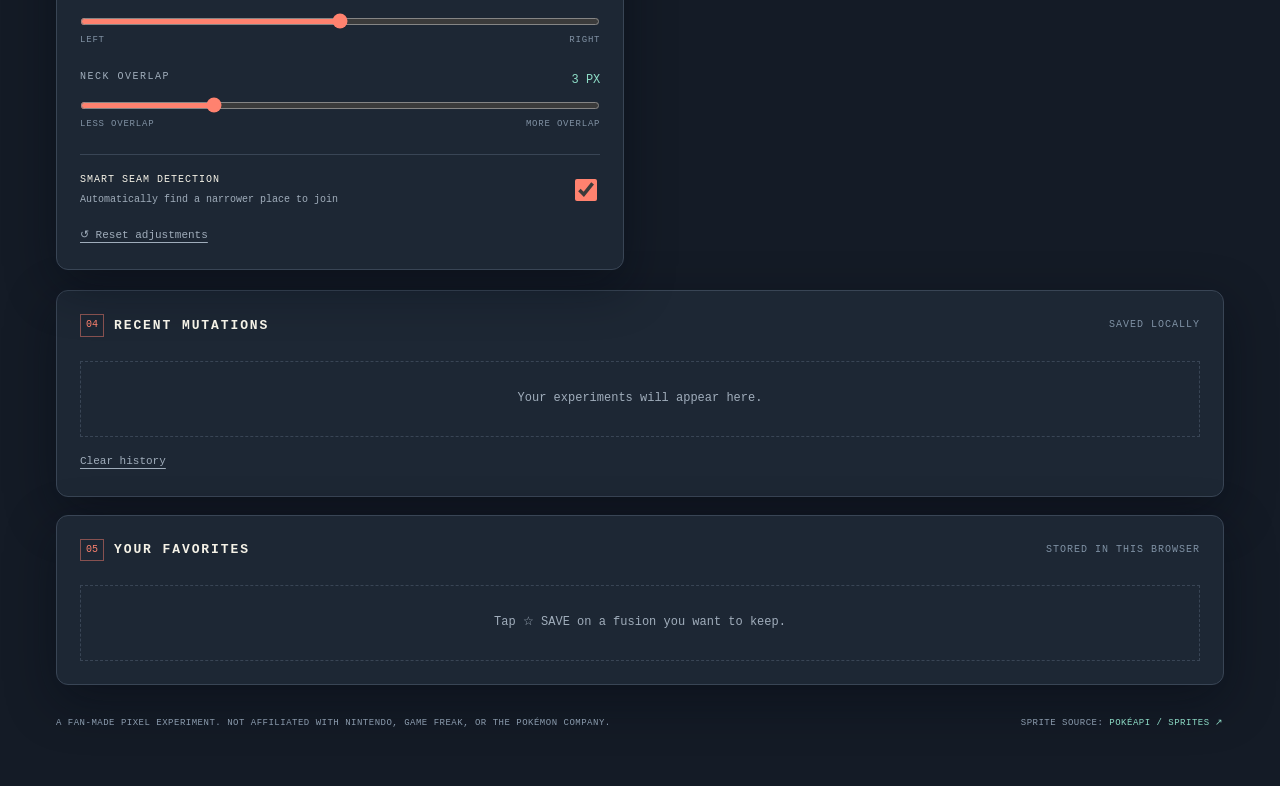
==== commit 0c27c1b7: "PokeSplice v2: upgrade pokesplice-standalone.html" ====
--- a/PokeSplice-Gen1-Fuser/pokesplice-standalone.html
+++ b/PokeSplice-Gen1-Fuser/pokesplice-standalone.html
@@ -10,7 +10,28 @@
 :root{color-scheme:dark;--bg:#141b26;--panel:#1d2734;--panel-alt:#202c3a;--ink:#f5f2e7;--muted:#a0adbb;--line:#394555;--accent:#ff826f;--accent-light:#ffac92;--teal:#8ddcc6;--cream:#e7dfbd;--pixel:#273545;--shadow:0 16px 50px #050a1270}
 *{box-sizing:border-box}html{scroll-behavior:smooth}body{background:var(--bg);color:var(--ink);margin:0;font-family:ui-monospace,SFMono-Regular,Menlo,Consolas,'Liberation Mono',monospace;line-height:1.48;min-height:100vh}body:before{content:'';position:fixed;inset:0;pointer-events:none;background-image:linear-gradient(#ffffff04 1px,transparent 1px),linear-gradient(90deg,#ffffff04 1px,transparent 1px);background-size:36px 36px;opacity:.5}.page-glow{position:absolute;z-index:-1;top:20px;right:8%;width:450px;height:450px;background:#ff826f10;filter:blur(90px);pointer-events:none}.app-shell{max-width:1240px;margin:auto;padding:0 36px 25px}a{color:var(--teal)}button,select,input{font:inherit}button{cursor:pointer}button:disabled{cursor:not-allowed;opacity:.48}.topbar{display:flex;justify-content:space-between;align-items:center;border-bottom:1px solid var(--line);padding:24px 0;gap:16px}.brand{display:flex;align-items:center;gap:12px}.brand-ball{height:34px;width:34px;border:3px solid var(--ink);border-radius:50%;position:relative;transform:rotate(-15deg);background:linear-gradient(to bottom,var(--accent) 45%,var(--ink) 45%,var(--ink) 55%,var(--panel) 55%)}.brand-ball span{position:absolute;border:3px solid var(--ink);background:var(--bg);width:13px;height:13px;left:8px;top:8px;border-radius:50%}.brand-name{font-size:20px;font-weight:900;letter-spacing:-1px;white-space:nowrap}.brand-name .slash{color:var(--accent)}.brand-name small{font-size:10px;font-weight:normal;letter-spacing:1px;vertical-align:super;color:var(--muted);margin-left:5px}.header-caption,.header-version{font-size:10px;letter-spacing:1.8px;color:var(--muted)}.header-caption{display:flex;align-items:center;gap:9px}.header-version{color:#6f8497}.status-dot,.result-live span{width:7px;height:7px;background:var(--teal);border-radius:50%;display:inline-block;box-shadow:0 0 13px #8ddcc677}.intro{display:flex;justify-content:space-between;align-items:center;padding:52px 0 44px;gap:18px}.eyebrow{margin:0;color:var(--teal);font-size:11px;font-weight:bold;letter-spacing:2px}.intro h1{font-size:clamp(38px,5.4vw,68px);line-height:1.12;letter-spacing:-3.7px;margin:13px 0 15px;font-weight:850}.intro h1 em{color:var(--accent);font-style:normal}.subtitle{color:var(--muted);font-family:system-ui,sans-serif;font-size:15px;max-width:520px;line-height:1.7;margin:0}.intro-stamp{flex-shrink:0;width:184px;height:184px;border-radius:50%;display:flex;flex-direction:column;align-items:center;justify-content:center;border:2px dashed #ff826f88;outline:1px solid #394555;outline-offset:8px;transform:rotate(11deg);background:radial-gradient(circle,#ff826f14,transparent)}.intro-stamp span{color:var(--accent);font-size:12px}.intro-stamp strong{font-size:35px;letter-spacing:-2px}.intro-stamp small{letter-spacing:3px;color:var(--muted);font-size:10px}.workspace{display:grid;grid-template-columns:minmax(0,1fr) minmax(0,1.02fr);gap:20px;align-items:start}.controls-panel,.result-panel,.recent-section{background:var(--panel);border:1px solid var(--line);border-radius:12px;box-shadow:var(--shadow);padding:23px}.panel-head{display:flex;align-items:center;gap:10px;margin-bottom:24px}.panel-head h2{margin:0;font-size:13px;letter-spacing:1.9px;white-space:nowrap}.panel-num{color:var(--accent);border:1px solid #ff826f77;padding:3px 5px;font-size:10px}.panel-extra{font-size:10px;letter-spacing:1px;color:#7f91a4;margin-left:auto}.specimen-cards{display:flex;flex-direction:column;gap:0}.specimen-card{border:1px solid var(--line);background:#1a2430;border-radius:7px;padding:15px 16px}.specimen-top,.screen-top,.screen-bottom{display:flex;justify-content:space-between;align-items:center}.tiny-label,.specimen-id{font-size:10px;letter-spacing:1.3px;color:var(--teal)}.specimen-id{color:#9faabb}.specimen-main{display:flex;gap:18px;align-items:center;margin-top:12px}.sprite-frame{background:var(--cream);width:92px;height:92px;border:4px solid #465361;display:flex;justify-content:center;align-items:center;flex-shrink:0;image-rendering:pixelated}.sprite-frame img{max-width:77px;max-height:77px;width:80%;height:80%;object-fit:contain;image-rendering:pixelated}.specimen-select{min-width:0;flex:1}.specimen-select label,.control-group label,.range-heading label{display:block;font-size:10px;letter-spacing:1.5px;color:var(--muted);margin-bottom:8px}.specimen-select select,.large-select{width:100%;background:#273442;border:1px solid #4b5a6a;border-radius:5px;color:var(--ink);padding:11px 32px 11px 11px;outline:none;appearance:none;background-image:url("data:image/svg+xml,%3Csvg xmlns='http://www.w3.org/2000/svg' width='15' height='15' viewBox='0 0 24 24' fill='none' stroke='%23bdd6d0' stroke-width='2.5' stroke-linecap='round' stroke-linejoin='round'%3E%3Cpath d='m6 9 6 6 6-6'/%3E%3C/svg%3E");background-position:right 10px center;background-repeat:no-repeat}.specimen-select select:focus,.large-select:focus{border-color:var(--teal);box-shadow:0 0 0 3px #8ddcc623}.select-hint{font-size:10px;color:#8c9cad;display:block;margin-top:6px}.fusion-link{display:flex;align-items:center;gap:15px;margin:7px 27px;color:var(--accent);font-size:18px;font-weight:bold}.link-line{height:12px;width:1px;background:var(--line)}.action-row{display:flex;gap:11px;margin-top:18px}.button{border-radius:5px;border:1px solid transparent;padding:13px 16px;font-size:11px;font-weight:800;letter-spacing:1px;white-space:nowrap;transition:background .15s,transform .15s,border .15s}.button:active:not(:disabled){transform:translateY(2px)}.button-primary{background:var(--accent);color:#281e27;box-shadow:0 4px 0 #b65451}.button-primary:hover:not(:disabled){background:#ffab92}.button-outline{border-color:#67778b;color:var(--ink);background:#ffffff05}.button-outline:hover:not(:disabled){background:#354458;border-color:var(--teal)}.action-row .button:first-child{width:35%}.action-row .button:last-child{flex:1}.tuning-head{padding-top:33px;border-top:1px solid var(--line);margin-top:33px}.control-group{margin-bottom:19px}.hint-chip{font-size:9px;background:#37483f;color:var(--teal);padding:3px 5px;margin-left:5px;border-radius:2px;letter-spacing:.4px}.slider-group{margin:23px 0}.range-heading{display:flex;justify-content:space-between;align-items:center}.range-heading output{color:var(--teal);font-size:12px}.slider-group input[type=range]{width:100%;accent-color:var(--accent);cursor:pointer;height:7px;margin:9px 0}.range-notes{display:flex;justify-content:space-between;font-size:9px;color:#8192a4;letter-spacing:.8px}.toggle-group{display:flex;align-items:center;justify-content:space-between;gap:16px;border-top:1px solid var(--line);padding-top:18px;margin-top:8px}.toggle-label{font-size:10px;letter-spacing:1px}.toggle-label small{display:block;font-size:10px;color:var(--muted);letter-spacing:0;margin-top:5px}.toggle-group input{height:22px;width:22px;accent-color:var(--accent);cursor:pointer;flex-shrink:0}.reset-link{border:0;background:none;color:var(--muted);text-decoration:underline;font-size:11px;text-underline-offset:4px;margin-top:19px;padding:0}.reset-link:hover{color:var(--teal)}.result-live{display:flex;gap:9px;align-items:center;font-size:10px;color:var(--teal);letter-spacing:.8px;margin-left:auto}.result-screen{background:var(--cream);padding:17px;color:#304051;box-shadow:inset 0 0 0 5px #c4c19f,0 12px 0 #101923;border:5px solid #657364;border-radius:8px}.screen-top,.screen-bottom{font-size:9px;font-weight:850;letter-spacing:1.3px}.canvas-wrap{height:min(35vw,330px);min-height:252px;max-height:350px;display:flex;align-items:center;justify-content:center;position:relative;overflow:hidden}.canvas-halo{border-radius:50%;position:absolute;width:75%;aspect-ratio:1;background:#b7c2a790;filter:blur(48px);pointer-events:none}#fusion-canvas{width:min(100%,320px);height:auto;image-rendering:pixelated;position:relative;z-index:1;filter:drop-shadow(8px 9px 0 #8b917c40)}.canvas-loader{position:absolute;z-index:3;background:#e7dfbdd9;inset:0;display:flex;flex-direction:column;align-items:center;justify-content:center;gap:12px;color:#304051;font-size:11px;letter-spacing:1px}.canvas-loader[hidden]{display:none}.loading-orb{width:24px;height:24px;border:4px solid #30405166;border-top-color:#ef7562;border-radius:50%;animation:spin .7s linear infinite}@keyframes spin{to{transform:rotate(360deg)}}.result-description{text-align:center;padding:30px 7px 19px}.result-description .eyebrow{font-size:10px}.result-description h2{font-size:clamp(25px,3vw,37px);line-height:1.25;margin:9px 0 6px;letter-spacing:-1.5px;overflow-wrap:anywhere}.result-description p:last-child{margin:0;color:var(--muted);font-family:system-ui,sans-serif;font-size:13px}.result-actions{display:flex;gap:10px}.result-actions button:first-child{flex:1}.status-text{margin:17px 0 0;text-align:center;font-size:10px;color:var(--teal);min-height:15px}.error-message{padding:11px;border:1px solid #fa827a;color:#ffc4ba;background:#ff6d6d12;font-size:12px;line-height:1.6}.result-notes{margin-top:22px;border-top:1px solid var(--line);padding-top:16px;display:flex;gap:10px;align-items:flex-start}.result-notes .star{color:var(--accent);font-size:21px}.result-notes p{font-size:11px;color:var(--muted);line-height:1.65;margin:0}.recent-section{margin-top:20px}.recent-grid{display:grid;grid-template-columns:repeat(6,1fr);gap:12px}.recent-item{min-width:0;text-align:center;border:1px solid var(--line);background:#19232f;border-radius:7px;padding:8px;color:var(--ink);transition:border .15s,transform .15s}.recent-item:hover{border-color:var(--teal);transform:translateY(-3px)}.recent-thumb{width:100%;aspect-ratio:1;background:var(--cream);display:flex;align-items:center;justify-content:center;border-radius:3px;margin-bottom:7px;overflow:hidden}.recent-thumb img{display:block;image-rendering:pixelated;width:100%;height:100%;object-fit:contain}.recent-item span{font-size:10px;display:block;overflow:hidden;white-space:nowrap;text-overflow:ellipsis}.recent-empty{grid-column:1/-1;color:var(--muted);font-size:12px;padding:28px;text-align:center;border:1px dashed var(--line)}.history-clear{margin-top:16px}.footer{display:flex;justify-content:space-between;gap:16px;padding:30px 0;color:#8b9cae;font-size:9px;letter-spacing:.5px;line-height:1.8}.footer a{color:var(--teal);text-decoration:none}@media (max-width:1040px){.app-shell{padding:0 20px 24px}.workspace{gap:14px}.controls-panel,.result-panel,.recent-section{padding:18px}.result-actions{flex-direction:column}.result-actions button{width:100%}.recent-grid{grid-template-columns:repeat(4,1fr)}}@media (max-width:780px){.topbar{padding:20px 0}.header-caption{display:none}.intro{padding:36px 0;align-items:flex-start}.intro h1{letter-spacing:-2px}.intro-stamp{width:123px;height:123px;margin-right:12px}.intro-stamp strong{font-size:24px}.workspace{grid-template-columns:1fr}.result-screen{max-width:570px;margin:auto}.canvas-wrap{height:330px}.recent-grid{grid-template-columns:repeat(4,1fr)}}@media (max-width:480px){.app-shell{padding:0 12px 18px}.brand-name{font-size:18px}.intro h1{font-size:38px}.intro-stamp{display:none}.intro{padding:33px 0}.controls-panel,.result-panel,.recent-section{padding:14px}.panel-head h2{font-size:11px;letter-spacing:.9px}.panel-extra{font-size:9px}.specimen-main{gap:10px}.sprite-frame{width:75px;height:75px}.specimen-select select{font-size:11px}.action-row .button{font-size:10px;padding:13px 10px}.canvas-wrap{height:270px;min-height:230px}.recent-grid{grid-template-columns:repeat(3,1fr);gap:8px}.footer{flex-direction:column}.result-live{font-size:8px}}@media (prefers-reduced-motion:reduce){*{scroll-behavior:auto!important;animation:none!important;transition:none!important}}
 
+/* v2: discovery/search, exploratory mutations and saved specimens */
+.species-search{display:block;width:100%;border:1px solid #4b5a6a;background:#141f2c;color:var(--ink);border-radius:5px;margin:0 0 7px;padding:8px 9px;font:inherit;font-size:11px;min-width:0}
+.species-search:focus{outline:2px solid var(--teal);outline-offset:1px}
+.control-description{margin:7px 0 0;color:var(--muted);font-size:10px;line-height:1.6}
+.variants-section{border-top:1px solid var(--line);margin-top:24px;padding-top:20px}
+.variant-header{display:flex;justify-content:space-between;gap:8px;align-items:center;margin-bottom:13px}
+.variant-header h3{font-size:11px;letter-spacing:1.4px;margin:0;color:var(--teal)}
+.variant-header span{color:var(--muted);font-size:9px;letter-spacing:.5px;text-align:right}
+.variant-grid{display:grid;grid-template-columns:repeat(4,minmax(0,1fr));gap:8px}
+.variant-item{display:flex;min-width:0;flex-direction:column;align-items:center;gap:5px;border:1px solid var(--line);border-radius:6px;padding:7px 3px;background:#18212d;color:var(--ink);cursor:pointer}
+.variant-item:hover,.variant-item:focus-visible{border-color:var(--teal);background:#293947}
+.variant-item[aria-current=true]{border-color:var(--accent);box-shadow:inset 0 0 0 1px var(--accent)}
+.variant-item canvas{display:block;width:100%;max-width:88px;image-rendering:pixelated;aspect-ratio:1;background:#e7dfbd;border-radius:3px}
+.variant-item strong{font-size:9px;font-weight:650;white-space:nowrap;max-width:100%;overflow:hidden;text-overflow:ellipsis}
+.result-actions{flex-wrap:wrap}.result-actions #favorite-btn{min-width:95px}
+.result-actions #favorite-btn[aria-pressed=true]{border-color:var(--accent);color:var(--accent)}
+.favorites-section{margin-top:18px}
+@media(max-width:480px){.variant-header span{max-width:130px}.variant-grid{gap:5px}.variant-item strong{font-size:8px}.specimen-main{align-items:flex-start}.result-actions #favorite-btn{width:100%}}
+
 </style>
+  
+  
 </head>
 <body>
   <div class="page-glow" aria-hidden="true"></div>
@@ -20,15 +41,15 @@
         <div class="brand-ball" aria-hidden="true"><span></span></div>
         <div class="brand-name">POKÉ<span class="slash">//</span>SPLICE <small>LAB 001</small></div>
       </div>
-      <div class="header-caption"><span class="status-dot"></span> GEN I SPRITE EXPERIMENT <span class="header-version">/ v1.0</span></div>
+      <div class="header-caption"><span class="status-dot"></span> GEN I SPRITE EXPERIMENT <span class="header-version">/ v2.0</span></div>
     </header>
 
     <main>
       <div class="intro">
         <div>
-          <p class="eyebrow">THE ORIGINAL 151 · ∞ COMBINATIONS</p>
+          <p class="eyebrow">THE ORIGINAL 151 · 22,801 PAIRINGS · PROCEDURAL FUSIONS</p>
           <h1>Make something<br><em>that shouldn't exist.</em></h1>
-          <p class="subtitle">Two classic sprites. One questionable scientific achievement. Automatic pixel-art fusion, entirely in your browser.</p>
+          <p class="subtitle">Two classic sprites. One questionable scientific achievement. Improved silhouette-aware fusion, multiple mutations per pair, and an entirely browser-based lab.</p>
         </div>
         <div class="intro-stamp" aria-hidden="true"><span>151 × 151</span><strong>22,801</strong><small>PAIRINGS</small></div>
       </div>
@@ -39,14 +60,15 @@
           <div class="specimen-cards">
             <div class="specimen-card">
               <div class="specimen-top"><span class="tiny-label">A / HEAD DONOR</span><span class="specimen-id" id="head-id">#025</span></div>
-              <div class="specimen-main"><div class="sprite-frame"><img id="head-preview" alt="Head donor sprite"></div><div class="specimen-select"><label for="head-select">HEAD FROM</label><select id="head-select"></select><span class="select-hint">Face and upper features</span></div></div>
+              <div class="specimen-main"><div class="sprite-frame"><img id="head-preview" alt="Head donor sprite"></div><div class="specimen-select"><label for="head-select">HEAD FROM</label><input class="species-search" id="head-search" type="search" list="pokemon-list" placeholder="🔎 Find by name or number…" autocomplete="off"><select id="head-select"></select><span class="select-hint">Face and upper features</span></div></div>
             </div>
             <div class="fusion-link" aria-hidden="true"><div class="link-line"></div><span>+</span><div class="link-line"></div></div>
             <div class="specimen-card">
               <div class="specimen-top"><span class="tiny-label">B / BODY DONOR</span><span class="specimen-id" id="body-id">#001</span></div>
-              <div class="specimen-main"><div class="sprite-frame"><img id="body-preview" alt="Body donor sprite"></div><div class="specimen-select"><label for="body-select">BODY FROM</label><select id="body-select"></select><span class="select-hint">Torso and lower features</span></div></div>
+              <div class="specimen-main"><div class="sprite-frame"><img id="body-preview" alt="Body donor sprite"></div><div class="specimen-select"><label for="body-select">BODY FROM</label><input class="species-search" id="body-search" type="search" list="pokemon-list" placeholder="🔎 Find by name or number…" autocomplete="off"><select id="body-select"></select><span class="select-hint">Torso and lower features</span></div></div>
             </div>
           </div>
+          <datalist id="pokemon-list"></datalist>
           <div class="action-row">
             <button class="button button-outline" id="swap-btn" type="button"><span aria-hidden="true">⇄</span> SWAP</button>
             <button class="button button-primary" id="random-btn" type="button"><span aria-hidden="true">✦</span> RANDOM FUSION</button>
@@ -60,6 +82,15 @@
               <option value="yellow">Yellow · 1998</option>
               <option value="red-green-japan">Red / Green · Japan 1996</option>
             </select>
+          </div>
+          <div class="control-group">
+            <label for="mode">FUSION METHOD <span class="hint-chip">NEW</span></label>
+            <select id="mode" class="large-select">
+              <option value="contour">Contour splice · organic seam</option>
+              <option value="graft">Graft · keep extra body features</option>
+              <option value="classic">Classic · straight splice</option>
+            </select>
+            <p class="control-description" id="mode-description">Follows the sprite silhouette for a less abrupt connection.</p>
           </div>
           <div class="control-group">
             <label for="palette">COLOR TREATMENT</label>
@@ -81,6 +112,16 @@
             <input type="range" id="splice" min="30" max="64" step="2" value="46">
             <div class="range-notes"><span>MORE HEAD</span><span>MORE BODY</span></div>
           </div>
+          <div class="slider-group">
+            <div class="range-heading"><label for="shift-x">HEAD POSITION</label><output id="shift-x-value" for="shift-x">CENTERED</output></div>
+            <input type="range" id="shift-x" min="-18" max="18" step="1" value="0">
+            <div class="range-notes"><span>LEFT</span><span>RIGHT</span></div>
+          </div>
+          <div class="slider-group">
+            <div class="range-heading"><label for="overlap">NECK OVERLAP</label><output id="overlap-value" for="overlap">3 PX</output></div>
+            <input type="range" id="overlap" min="0" max="12" step="1" value="3">
+            <div class="range-notes"><span>LESS OVERLAP</span><span>MORE OVERLAP</span></div>
+          </div>
           <div class="toggle-group"><label class="toggle-label" for="auto-seam">SMART SEAM DETECTION <small>Automatically find a narrower place to join</small></label><input type="checkbox" id="auto-seam" checked></div>
           <button class="reset-link" id="reset-btn" type="button">↺ Reset adjustments</button>
         </section>
@@ -94,16 +135,21 @@
           </div>
           <div class="result-description">
             <p class="eyebrow">NEWLY DISCOVERED SPECIES (?)</p>
-            <h2 id="fusion-name">Pikasaur</h2>
+            <h2 id="fusion-name">Pikasa ur</h2>
             <p id="fusion-details">Pikachu head · Bulbasaur body</p>
           </div>
           <p class="error-message" id="error-msg" role="alert" hidden></p>
           <div class="result-actions">
             <button class="button button-primary" id="download-btn" type="button" disabled>↓ DOWNLOAD PNG</button>
+            <button class="button button-outline" id="favorite-btn" type="button" aria-pressed="false" disabled>☆ SAVE</button>
             <button class="button button-outline" id="share-btn" type="button">↗ COPY LINK</button>
           </div>
           <p id="status-text" class="status-text" role="status" aria-live="polite">Loading your first fusion…</p>
-          <div class="result-notes"><span class="star">✳</span><p>Each fusion is cut and assembled from real Gen I pixel sprites—no pre-made combinations, no AI image generator, no server-side processing. Strange anatomy is a feature, probably.</p></div>
+          <div class="variants-section">
+            <div class="variant-header"><h3>✦ MUTATION EXPLORER</h3><span>FOUR WAYS TO SPLICE THE SAME PAIR</span></div>
+            <div id="variant-grid" class="variant-grid" aria-label="Generated fusion variants"></div>
+          </div>
+          <div class="result-notes"><span class="star">✳</span><p>Every fusion is assembled from real Gen I sprite pixels. Contour mode follows the neck silhouette; graft mode retains some side features. No AI image generation or server processing.</p></div>
         </section>
       </div>
 
@@ -111,6 +157,10 @@
         <div class="panel-head"><span class="panel-num">04</span><h2>RECENT MUTATIONS</h2><span class="panel-extra">SAVED LOCALLY</span></div>
         <div id="recent-grid" class="recent-grid"><div class="recent-empty">Your experiments will appear here.</div></div>
         <button type="button" class="reset-link history-clear" id="clear-history">Clear history</button>
+      </section>
+      <section class="recent-section favorites-section" aria-label="Favorite fusions">
+        <div class="panel-head"><span class="panel-num">05</span><h2>YOUR FAVORITES</h2><span class="panel-extra">STORED IN THIS BROWSER</span></div>
+        <div id="favorites-grid" class="recent-grid"><div class="recent-empty">Tap ☆ SAVE on a fusion you want to keep.</div></div>
       </section>
     </main>
     <footer class="footer"><span>A FAN-MADE PIXEL EXPERIMENT. NOT AFFILIATED WITH NINTENDO, GAME FREAK, OR THE POKÉMON COMPANY.</span><span>SPRITE SOURCE: <a href="https://github.com/PokeAPI/sprites" target="_blank" rel="noopener noreferrer">POKÉAPI / SPRITES ↗</a></span></footer>
@@ -242,61 +292,105 @@
     }
     context.putImageData(image, 0, 0);
   }
+  // Pixel-space masks produce a naturally uneven neck edge while retaining
+  // the original silhouette. No blur, resampling, or generative model is used.
+  function maskedSection(sprite, cut, part, mode, sideKeep = null) {
+    if (mode === 'classic') return sprite.canvas;
+    const copy = makeCanvas(sprite.width, sprite.height);
+    const ctx = copy.getContext('2d', {willReadFrequently:true});
+    ctx.drawImage(sprite.canvas, 0, 0);
+    const image = ctx.getImageData(0, 0, sprite.width, sprite.height);
+    for (let y = 0; y < sprite.height; y++) {
+      const center = sprite.rowCenters[y] || sprite.width / 2;
+      for (let x = 0; x < sprite.width; x++) {
+        const distance = clamp(Math.abs(x + .5 - center) / Math.max(5, sprite.width * .5), 0, 1);
+        // The middle of the cut is slightly lower than the edges, like a neck.
+        const offset = Math.round(3 - 5 * distance * distance);
+        const boundary = cut + offset;
+        let keep = part === 'head' ? y < boundary : y >= boundary;
+        if (!keep && part === 'body' && sideKeep && y >= cut - Math.round(sprite.height * .28)) {
+          const screenX = sideKeep.bodyX + (x + .5) * sideKeep.bodyScale;
+          keep = screenX < sideKeep.headX - 2 || screenX > sideKeep.headX + sideKeep.headW + 2;
+        }
+        if (!keep) image.data[(y * sprite.width + x) * 4 + 3] = 0;
+      }
+    }
+    ctx.putImageData(image, 0, 0);
+    return copy;
+  }
+  function neckInk(sprite, cut) {
+    const data = sprite.canvas.getContext('2d', {willReadFrequently:true}).getImageData(0, 0, sprite.width, sprite.height).data;
+    const x0 = Math.max(0, Math.floor(sprite.rowCenters[Math.max(0, cut - 1)] - 3));
+    const x1 = Math.min(sprite.width - 1, x0 + 6);
+    for (let y = Math.min(sprite.height - 1, cut); y >= Math.max(0, cut - 7); y--) {
+      for (let x = x0; x <= x1; x++) {
+        const i = (y * sprite.width + x) * 4;
+        if (data[i + 3] > 220) return `rgb(${data[i]},${data[i + 1]},${data[i + 2]})`;
+      }
+    }
+    return '#5a5a5a';
+  }
   function fuse(headImage, bodyImage, output, options = {}) {
     if (!output || typeof output.getContext !== 'function') throw new Error('Missing result canvas.');
     const head = extract(headImage), body = extract(bodyImage);
     const fraction = clamp(Number(options.splice ?? 46) / 100, .3, .64);
     const requestedHeadSize = clamp(Number(options.headSize ?? 100) / 100, .65, 1.5);
     const smart = options.smart !== false;
+    const mode = ['classic', 'contour', 'graft'].includes(options.mode) ? options.mode : 'contour';
     const headCut = seamAt(head, fraction + .04, smart);
     const bodyCut = seamAt(body, fraction - .07, smart);
-    const context = output.getContext('2d', { willReadFrequently: true });
+    const context = output.getContext('2d', {willReadFrequently:true});
     output.width = SIZE; output.height = SIZE;
+    context.imageSmoothingEnabled = false;
     context.clearRect(0, 0, SIZE, SIZE);
-    context.imageSmoothingEnabled = false;
 
     const bodyScale = Math.min(1.48, 67 / body.width, 69 / body.height);
     const bodyX = Math.round((SIZE - body.width * bodyScale) / 2);
     const bodyY = Math.round(84 - body.height * bodyScale);
     const bodyJointY = Math.round(bodyY + bodyCut * bodyScale);
     const bodyJointX = bodyX + jointCenter(body, bodyCut, bodyCut + 4) * bodyScale;
-    const bodyLowerHeight = body.height - bodyCut;
-    if (bodyLowerHeight > 0) context.drawImage(body.canvas,
-      0, bodyCut, body.width, bodyLowerHeight,
-      bodyX, bodyJointY, Math.round(body.width * bodyScale), Math.round(bodyLowerHeight * bodyScale));
-
-    // Scale the upper region relative to the body, then align the head's lower
-    // silhouette centroid to the body's upper silhouette centroid.
+
     const fitWidth = Math.min(1.55, 47 / head.width, (body.width * bodyScale * 1.02) / head.width);
     const fitHeight = Math.min(1.6, 43 / Math.max(headCut, 1));
     const headScale = Math.min(fitWidth, fitHeight) * requestedHeadSize;
     const headW = Math.max(1, Math.round(head.width * headScale));
-    const headH = Math.max(1, Math.round(headCut * headScale));
+    const headH = Math.max(1, Math.round(head.height * headScale));
     const headJoint = jointCenter(head, headCut - 5, headCut - 1);
-    let headX = Math.round(bodyJointX - headJoint * headScale);
-    let headY = Math.round(bodyJointY - headH + Math.max(2, Math.round(3 * bodyScale)));
+    const overlap = clamp(Number(options.overlap ?? 3), 0, 12);
+    const shiftX = clamp(Number(options.shiftX ?? 0), -18, 18);
+    const shiftY = clamp(Number(options.shiftY ?? 0), -12, 12);
+    let headX = Math.round(bodyJointX - headJoint * headScale + shiftX);
+    let headY = Math.round(bodyJointY - headCut * headScale + overlap + shiftY);
     headX = clamp(headX, 2, Math.max(2, SIZE - 2 - headW));
-    headY = clamp(headY, 2, Math.max(2, SIZE - 5 - headH));
-
-    // Very short pixel connector behind head for disconnected anatomy.
-    // Most sprites already overlap, but this helps narrow/thin necks.
-    const jointGap = bodyJointY - (headY + headH);
+    headY = clamp(headY, 2, Math.max(2, SIZE - 4 - headH * .38));
+
+    if (mode === 'classic') {
+      const bodyLowerHeight = body.height - bodyCut;
+      if (bodyLowerHeight > 0) context.drawImage(body.canvas, 0, bodyCut, body.width, bodyLowerHeight,
+        bodyX, bodyJointY, Math.round(body.width * bodyScale), Math.round(bodyLowerHeight * bodyScale));
+    } else {
+      context.drawImage(maskedSection(body, bodyCut, 'body', mode,
+        mode === 'graft' ? {bodyX, bodyScale, headX, headW} : null),
+        bodyX, bodyY, Math.round(body.width * bodyScale), Math.round(body.height * bodyScale));
+    }
+    const jointGap = bodyJointY - (headY + headCut * headScale);
     if (jointGap > 0 && jointGap < 9) {
       const center = Math.round((bodyJointX + headX + headJoint * headScale) / 2);
-      context.fillStyle = '#353d42';
-      context.fillRect(center - 3, headY + headH - 1, 6, jointGap + 3);
-      context.fillStyle = '#9fa397';
-      context.fillRect(center - 2, headY + headH, 4, jointGap + 2);
-    }
-    context.drawImage(head.canvas, 0, 0, head.width, headCut, headX, headY, headW, headH);
+      context.fillStyle = neckInk(body, bodyCut);
+      context.fillRect(center - 3, Math.round(headY + headCut * headScale) - 1, 6, Math.ceil(jointGap) + 3);
+    }
+    if (mode === 'classic') {
+      context.drawImage(head.canvas, 0, 0, head.width, headCut,
+        headX, headY, headW, Math.max(1, Math.round(headCut * headScale)));
+    } else {
+      context.drawImage(maskedSection(head, headCut, 'head', mode), headX, headY, headW, headH);
+    }
     recolor(output, options.palette || 'original');
-    return { headCut, bodyCut, pixels: SIZE, headScale, bodyScale };
-  }
-  global.FusionEngine = Object.freeze({ fuse, extract, seamAt, PALETTES, SIZE });
+    return {headCut, bodyCut, pixels:SIZE, headScale, bodyScale, mode};
+  }
+  global.FusionEngine = Object.freeze({fuse, extract, seamAt, PALETTES, SIZE});
 })(window);
 
-</script>
-<script>
 (() => {
   'use strict';
   const NAMES = `Bulbasaur|Ivysaur|Venusaur|Charmander|Charmeleon|Charizard|Squirtle|Wartortle|Blastoise|Caterpie|Metapod|Butterfree|Weedle|Kakuna|Beedrill|Pidgey|Pidgeotto|Pidgeot|Rattata|Raticate|Spearow|Fearow|Ekans|Arbok|Pikachu|Raichu|Sandshrew|Sandslash|Nidoran♀|Nidorina|Nidoqueen|Nidoran♂|Nidorino|Nidoking|Clefairy|Clefable|Vulpix|Ninetales|Jigglypuff|Wigglytuff|Zubat|Golbat|Oddish|Gloom|Vileplume|Paras|Parasect|Venonat|Venomoth|Diglett|Dugtrio|Meowth|Persian|Psyduck|Golduck|Mankey|Primeape|Growlithe|Arcanine|Poliwag|Poliwhirl|Poliwrath|Abra|Kadabra|Alakazam|Machop|Machoke|Machamp|Bellsprout|Weepinbell|Victreebel|Tentacool|Tentacruel|Geodude|Graveler|Golem|Ponyta|Rapidash|Slowpoke|Slowbro|Magnemite|Magneton|Farfetch'd|Doduo|Dodrio|Seel|Dewgong|Grimer|Muk|Shellder|Cloyster|Gastly|Haunter|Gengar|Onix|Drowzee|Hypno|Krabby|Kingler|Voltorb|Electrode|Exeggcute|Exeggutor|Cubone|Marowak|Hitmonlee|Hitmonchan|Lickitung|Koffing|Weezing|Rhyhorn|Rhydon|Chansey|Tangela|Kangaskhan|Horsea|Seadra|Goldeen|Seaking|Staryu|Starmie|Mr. Mime|Scyther|Jynx|Electabuzz|Magmar|Pinsir|Tauros|Magikarp|Gyarados|Lapras|Ditto|Eevee|Vaporeon|Jolteon|Flareon|Porygon|Omanyte|Omastar|Kabuto|Kabutops|Aerodactyl|Snorlax|Articuno|Zapdos|Moltres|Dratini|Dragonair|Dragonite|Mewtwo|Mew`.split('|');
@@ -304,16 +398,18 @@
   const $ = id => document.getElementById(id);
   const refs = {
     head: $('head-select'), body: $('body-select'), edition: $('edition'), palette: $('palette'),
-    size: $('head-size'), splice: $('splice'), smart: $('auto-seam'), canvas: $('fusion-canvas'),
+    size: $('head-size'), splice: $('splice'), shiftX: $('shift-x'), overlap: $('overlap'), mode: $('mode'), smart: $('auto-seam'), canvas: $('fusion-canvas'),
     headPreview: $('head-preview'), bodyPreview: $('body-preview'), loader: $('loader'),
     error: $('error-msg'), status: $('status-text'), name: $('fusion-name'), details: $('fusion-details'),
-    recent: $('recent-grid'), download: $('download-btn')
+    recent: $('recent-grid'), variants: $('variant-grid'), favoritesGrid: $('favorites-grid'), favorite: $('favorite-btn'), download: $('download-btn')
   };
   const STORAGE_KEY = 'pokesplice.gen1.history.v1';
+  const FAVORITES_KEY = 'pokesplice.gen1.favorites.v2';
   const cache = new Map();
   let currentRender = 0;
   let timer = 0;
   let history = [];
+  let favorites = [];
   let isReady = false;
   const numeric = (v, fallback, lo, hi) => Number.isFinite(Number(v)) ? Math.max(lo, Math.min(hi, Number(v))) : fallback;
   const pad = n => String(n).padStart(3, '0');
@@ -344,7 +440,8 @@
     return {
       head: Number(refs.head.value), body: Number(refs.body.value),
       edition: refs.edition.value, palette: refs.palette.value,
-      headSize: Number(refs.size.value), splice: Number(refs.splice.value), smart: refs.smart.checked
+      headSize: Number(refs.size.value), splice: Number(refs.splice.value), shiftX: Number(refs.shiftX.value),
+      overlap: Number(refs.overlap.value), mode: refs.mode.value, smart: refs.smart.checked
     };
   }
   function nameFor(a, b) {
@@ -365,6 +462,13 @@
     refs.details.textContent = `${NAMES[v.head - 1]} head · ${NAMES[v.body - 1]} body`;
     $('head-size-value').textContent = `${v.headSize}%`;
     $('splice-value').textContent = `${v.splice}%`;
+    $('shift-x-value').textContent = v.shiftX === 0 ? 'CENTERED' : `${v.shiftX > 0 ? '+' : ''}${v.shiftX} PX`;
+    $('overlap-value').textContent = `${v.overlap} PX`;
+    $('mode-description').textContent = {
+      contour: 'Curved, pixel-precise cuts follow each silhouette for a smoother neck.',
+      graft: 'Contour splice plus visible side features from the body donor.',
+      classic: 'The original simple horizontal splice, preserved for comparison.'
+    }[v.mode];
     for (const [preview, id] of [[refs.headPreview, v.head], [refs.bodyPreview, v.body]]) {
       preview.dataset.fallback = '0';
       preview.onerror = () => {
@@ -383,7 +487,7 @@
     refs.status.style.color = error ? '#ff9d91' : '';
   }
   function saveHistory(v) {
-    const key = JSON.stringify(v);
+    const key = `${v.head}:${v.body}:${v.edition}:${v.mode}`;
     const png = refs.canvas.toDataURL('image/png');
     history = [{ ...v, key, png }, ...history.filter(item => item.key !== key)].slice(0, 12);
     try { localStorage.setItem(STORAGE_KEY, JSON.stringify(history)); }
@@ -391,15 +495,18 @@
     renderHistory();
   }
   function renderHistory() {
-    refs.recent.replaceChildren();
-    if (!history.length) {
+    renderCollection(refs.recent, history, 'Your experiments will appear here.');
+  }
+  function renderCollection(container, items, emptyText) {
+    container.replaceChildren();
+    if (!items.length) {
       const div = document.createElement('div');
       div.className = 'recent-empty';
-      div.textContent = 'Your experiments will appear here.';
-      refs.recent.appendChild(div);
+      div.textContent = emptyText;
+      container.appendChild(div);
       return;
     }
-    for (const item of history) {
+    for (const item of items) {
       if (!(item.head >= 1 && item.head <= 151 && item.body >= 1 && item.body <= 151) || typeof item.png !== 'string') continue;
       const button = document.createElement('button');
       button.type = 'button';
@@ -415,7 +522,60 @@
       title.textContent = nameFor(item.head, item.body);
       button.append(frame, title);
       button.addEventListener('click', () => { applyValues(item); scheduleRender(); window.scrollTo({top:0,behavior:'smooth'}); });
-      refs.recent.appendChild(button);
+      container.appendChild(button);
+    }
+  }
+  function favoriteKey(v) {
+    return JSON.stringify([v.head,v.body,v.edition,v.palette,v.headSize,v.splice,v.shiftX,v.overlap,v.mode,v.smart]);
+  }
+  function updateFavoriteButton(v) {
+    const saved = favorites.some(item => item.key === favoriteKey(v));
+    refs.favorite.textContent = saved ? '★ SAVED' : '☆ SAVE';
+    refs.favorite.setAttribute('aria-pressed', saved ? 'true' : 'false');
+  }
+  function renderFavorites() {
+    renderCollection(refs.favoritesGrid, favorites, 'Tap ☆ SAVE on a fusion you want to keep.');
+  }
+  function toggleFavorite() {
+    if (!isReady) return;
+    const v = values(), key = favoriteKey(v);
+    const existing = favorites.findIndex(item => item.key === key);
+    if (existing >= 0) {
+      favorites.splice(existing, 1);
+      setStatus('☆ Removed from favorites');
+    } else {
+      favorites.unshift({...v, key, png:refs.canvas.toDataURL('image/png')});
+      favorites = favorites.slice(0, 24);
+      setStatus('★ Saved to your local favorites');
+    }
+    try {localStorage.setItem(FAVORITES_KEY, JSON.stringify(favorites));} catch (_) {
+      setStatus('Favorites available for this session; browser storage unavailable.', true);
+    }
+    updateFavoriteButton(v);
+    renderFavorites();
+  }
+  function renderVariants(head, body, current) {
+    refs.variants.replaceChildren();
+    const recipes = [
+      ['Classic', {mode:'classic', headSize:100, splice:46, shiftX:0, overlap:3}],
+      ['Contour', {mode:'contour', headSize:100, splice:46, shiftX:0, overlap:3}],
+      ['Big head', {mode:'contour', headSize:125, splice:40, shiftX:0, overlap:4}],
+      ['Graft', {mode:'graft', headSize:92, splice:53, shiftX:0, overlap:5}]
+    ];
+    for (const [title, patch] of recipes) {
+      const v = {...current,...patch};
+      const button = document.createElement('button');
+      button.type = 'button'; button.className = 'variant-item';
+      button.title = `Try ${title.toLowerCase()} fusion`;
+      button.setAttribute('aria-label', `Use ${title} fusion`);
+      button.setAttribute('aria-current', Object.keys(patch).every(k => current[k] === patch[k]) ? 'true' : 'false');
+      const canvas = document.createElement('canvas');
+      canvas.width = 96; canvas.height = 96;
+      window.FusionEngine.fuse(head, body, canvas, v);
+      const label = document.createElement('strong'); label.textContent = title;
+      button.append(canvas, label);
+      button.addEventListener('click', () => {applyValues(v); scheduleRender();});
+      refs.variants.appendChild(button);
     }
   }
   function applyValues(v) {
@@ -425,6 +585,9 @@
     if (['original', 'gameboy', 'blue', 'red', 'sepia'].includes(v.palette)) refs.palette.value = v.palette;
     refs.size.value = String(numeric(v.headSize, 100, 65, 150));
     refs.splice.value = String(numeric(v.splice, 46, 30, 64));
+    refs.shiftX.value = String(numeric(v.shiftX, 0, -18, 18));
+    refs.overlap.value = String(numeric(v.overlap, 3, 0, 12));
+    refs.mode.value = ['classic', 'contour', 'graft'].includes(v.mode) ? v.mode : 'contour';
     refs.smart.checked = v.smart !== false && v.smart !== 'false' && v.smart !== '0';
   }
   function scheduleRender() {
@@ -432,7 +595,9 @@
     const v = values();
     updateChrome(v);
     const token = ++currentRender;
+    isReady = false;
     refs.download.disabled = true;
+    refs.favorite.disabled = true;
     refs.loader.hidden = false;
     refs.error.hidden = true;
     setStatus('Splicing specimens…');
@@ -446,16 +611,20 @@
       if (token !== currentRender) return;
       isReady = true;
       refs.download.disabled = false;
+      refs.favorite.disabled = false;
       refs.loader.hidden = true;
       setStatus('✓ Fusion complete · generated locally in your browser');
       refs.error.hidden = true;
       updateUrl(v);
       saveHistory(v);
+      renderVariants(head, body, v);
+      updateFavoriteButton(v);
     } catch (error) {
       if (token !== currentRender) return;
       isReady = false;
       refs.loader.hidden = true;
       refs.download.disabled = true;
+      refs.favorite.disabled = true;
       refs.error.hidden = false;
       refs.error.textContent = `Sprite loading failed: ${error.message}`;
       setStatus('Unable to complete fusion', true);
@@ -469,6 +638,9 @@
     if (v.palette !== 'original') params.set('palette', v.palette);
     if (v.headSize !== 100) params.set('size', String(v.headSize));
     if (v.splice !== 46) params.set('splice', String(v.splice));
+    if (v.mode !== 'contour') params.set('mode', v.mode);
+    if (v.shiftX !== 0) params.set('x', String(v.shiftX));
+    if (v.overlap !== 3) params.set('overlap', String(v.overlap));
     if (!v.smart) params.set('smart', '0');
     const url = `${location.pathname}?${params.toString()}${location.hash}`;
     try { historyApiReplace(url); } catch (_) { /* Embedded browsers can restrict URL changes. */ }
@@ -499,7 +671,12 @@
     scheduleRender();
   }
   function populateNames() {
+    const namesList = $('pokemon-list');
     for (let i = 0; i < NAMES.length; i++) {
+      const suggestion = document.createElement('option');
+      suggestion.value = NAMES[i];
+      suggestion.label = `#${pad(i + 1)}`;
+      namesList.appendChild(suggestion);
       for (const select of [refs.head, refs.body]) {
         const option = new Option(`#${pad(i + 1)} ${NAMES[i]}`, String(i + 1));
         select.appendChild(option);
@@ -512,6 +689,7 @@
       head:query.get('head') ?? 25,body:query.get('body') ?? 1,
       edition:query.get('edition') ?? 'red-blue',palette:query.get('palette') ?? 'original',
       headSize:query.get('size') ?? 100,splice:query.get('splice') ?? 46,
+      shiftX:query.get('x') ?? 0, overlap:query.get('overlap') ?? 3, mode:query.get('mode') ?? 'contour',
       smart:query.get('smart') !== '0'
     });
   }
@@ -537,10 +715,24 @@
       if (Array.isArray(stored)) history = stored.slice(0, 12);
     } catch (_) { history = []; }
     renderHistory();
+    try {
+      const stored = JSON.parse(localStorage.getItem(FAVORITES_KEY) || '[]');
+      if (Array.isArray(stored)) favorites = stored.slice(0, 24);
+    } catch (_) { favorites = []; }
+    renderFavorites();
     restoreFromUrl();
-    for (const element of [refs.head, refs.body, refs.edition, refs.palette, refs.size, refs.splice, refs.smart]) {
+    for (const element of [refs.head, refs.body, refs.edition, refs.palette, refs.size, refs.splice, refs.shiftX, refs.overlap, refs.mode, refs.smart]) {
       element.addEventListener('input', scheduleRender);
       if (element.tagName === 'SELECT') element.addEventListener('change', scheduleRender);
+    }
+    for (const [searchId, select] of [['head-search', refs.head], ['body-search', refs.body]]) {
+      $(searchId).addEventListener('input', () => {
+        const term = $(searchId).value.trim().toLowerCase();
+        if (term.length < 2 && !/^#?\d+$/.test(term)) return;
+        const id = /^#?\d+$/.test(term) ? Number(term.replace('#', '')) :
+          NAMES.findIndex(name => name.toLowerCase().startsWith(term)) + 1;
+        if (id >= 1 && id <= 151 && select.value !== String(id)) {select.value = String(id); scheduleRender();}
+      });
     }
     $('swap-btn').addEventListener('click', () => {
       const a = refs.head.value; refs.head.value = refs.body.value; refs.body.value = a;
@@ -549,6 +741,7 @@
     $('random-btn').addEventListener('click', randomizedPair);
     $('reset-btn').addEventListener('click', () => {
       refs.size.value = '100'; refs.splice.value = '46'; refs.smart.checked = true;
+      refs.shiftX.value = '0'; refs.overlap.value = '3'; refs.mode.value = 'contour';
       scheduleRender();
     });
     $('clear-history').addEventListener('click', () => {
@@ -558,6 +751,7 @@
       setStatus('Recent fusion history cleared');
     });
     $('share-btn').addEventListener('click', copyShareLink);
+    refs.favorite.addEventListener('click', toggleFavorite);
     refs.download.addEventListener('click', exportPNG);
     window.addEventListener('popstate', () => {restoreFromUrl();scheduleRender();});
     scheduleRender();
